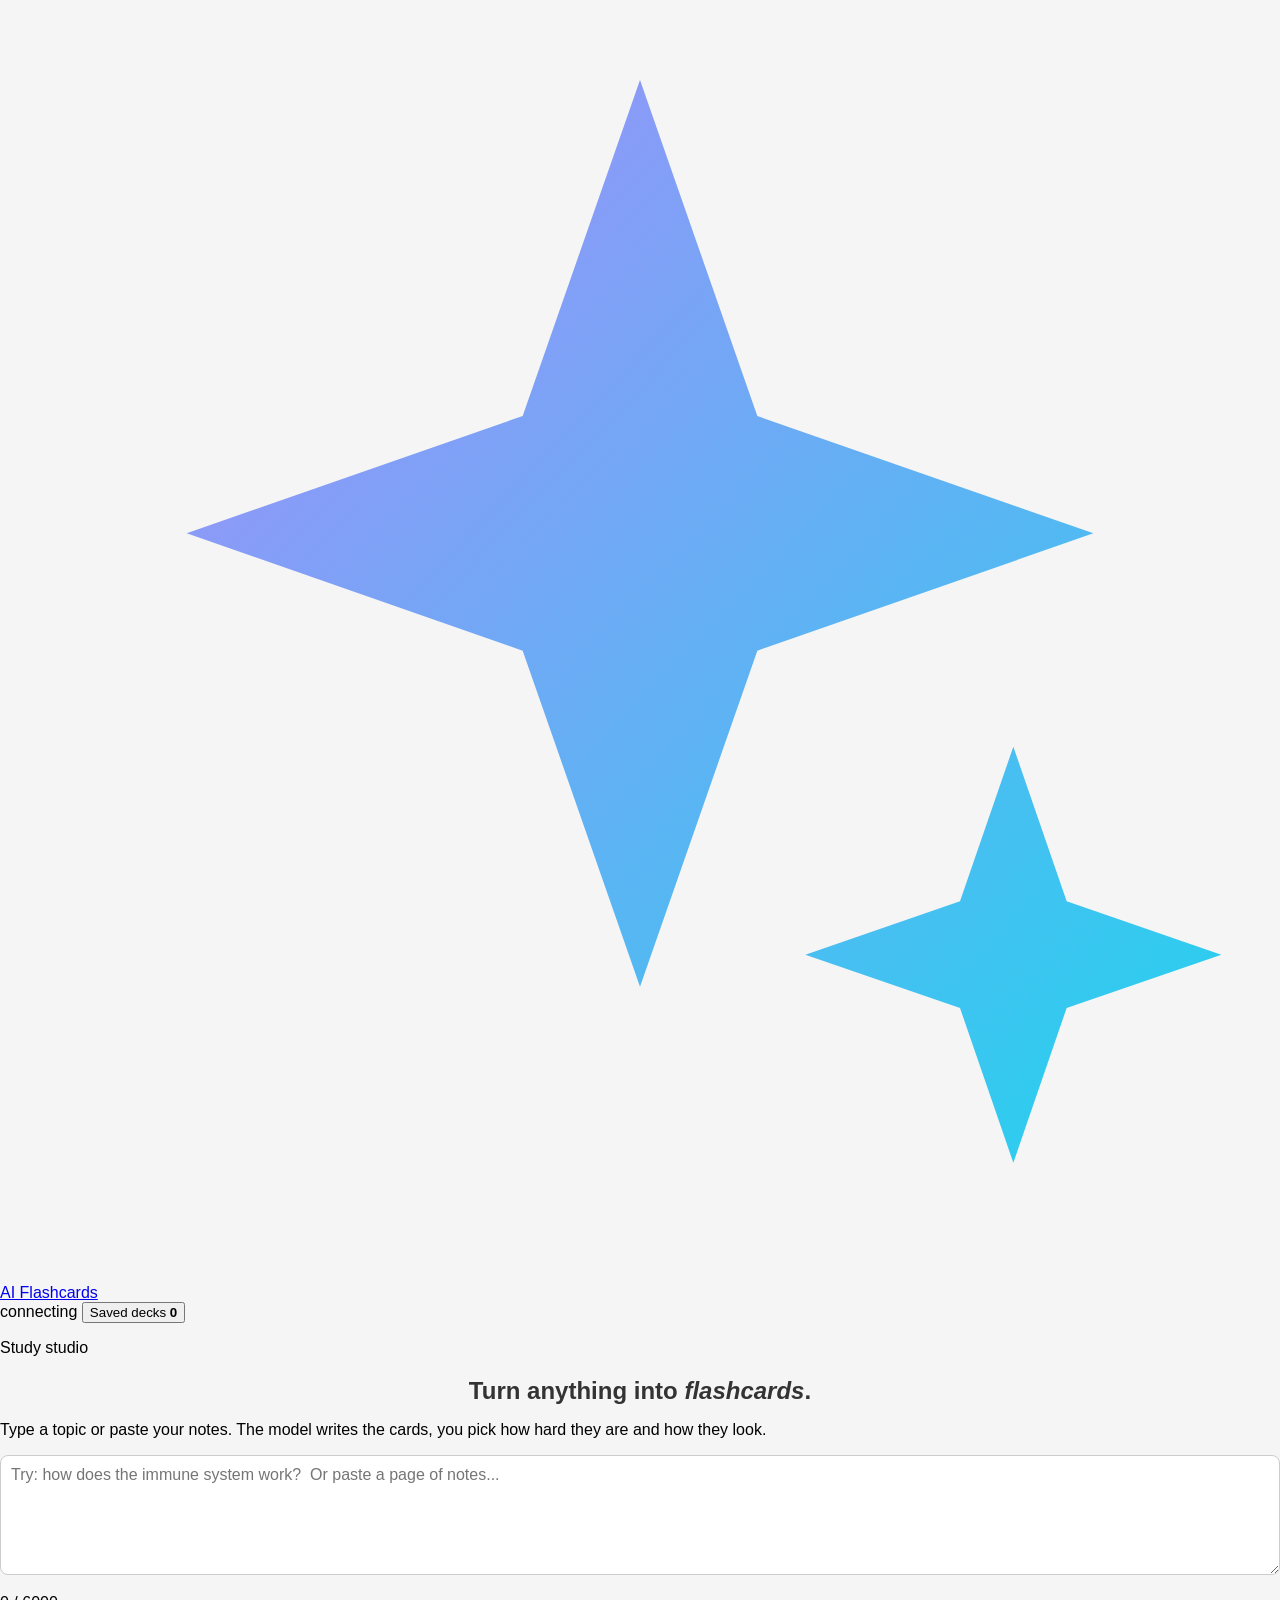
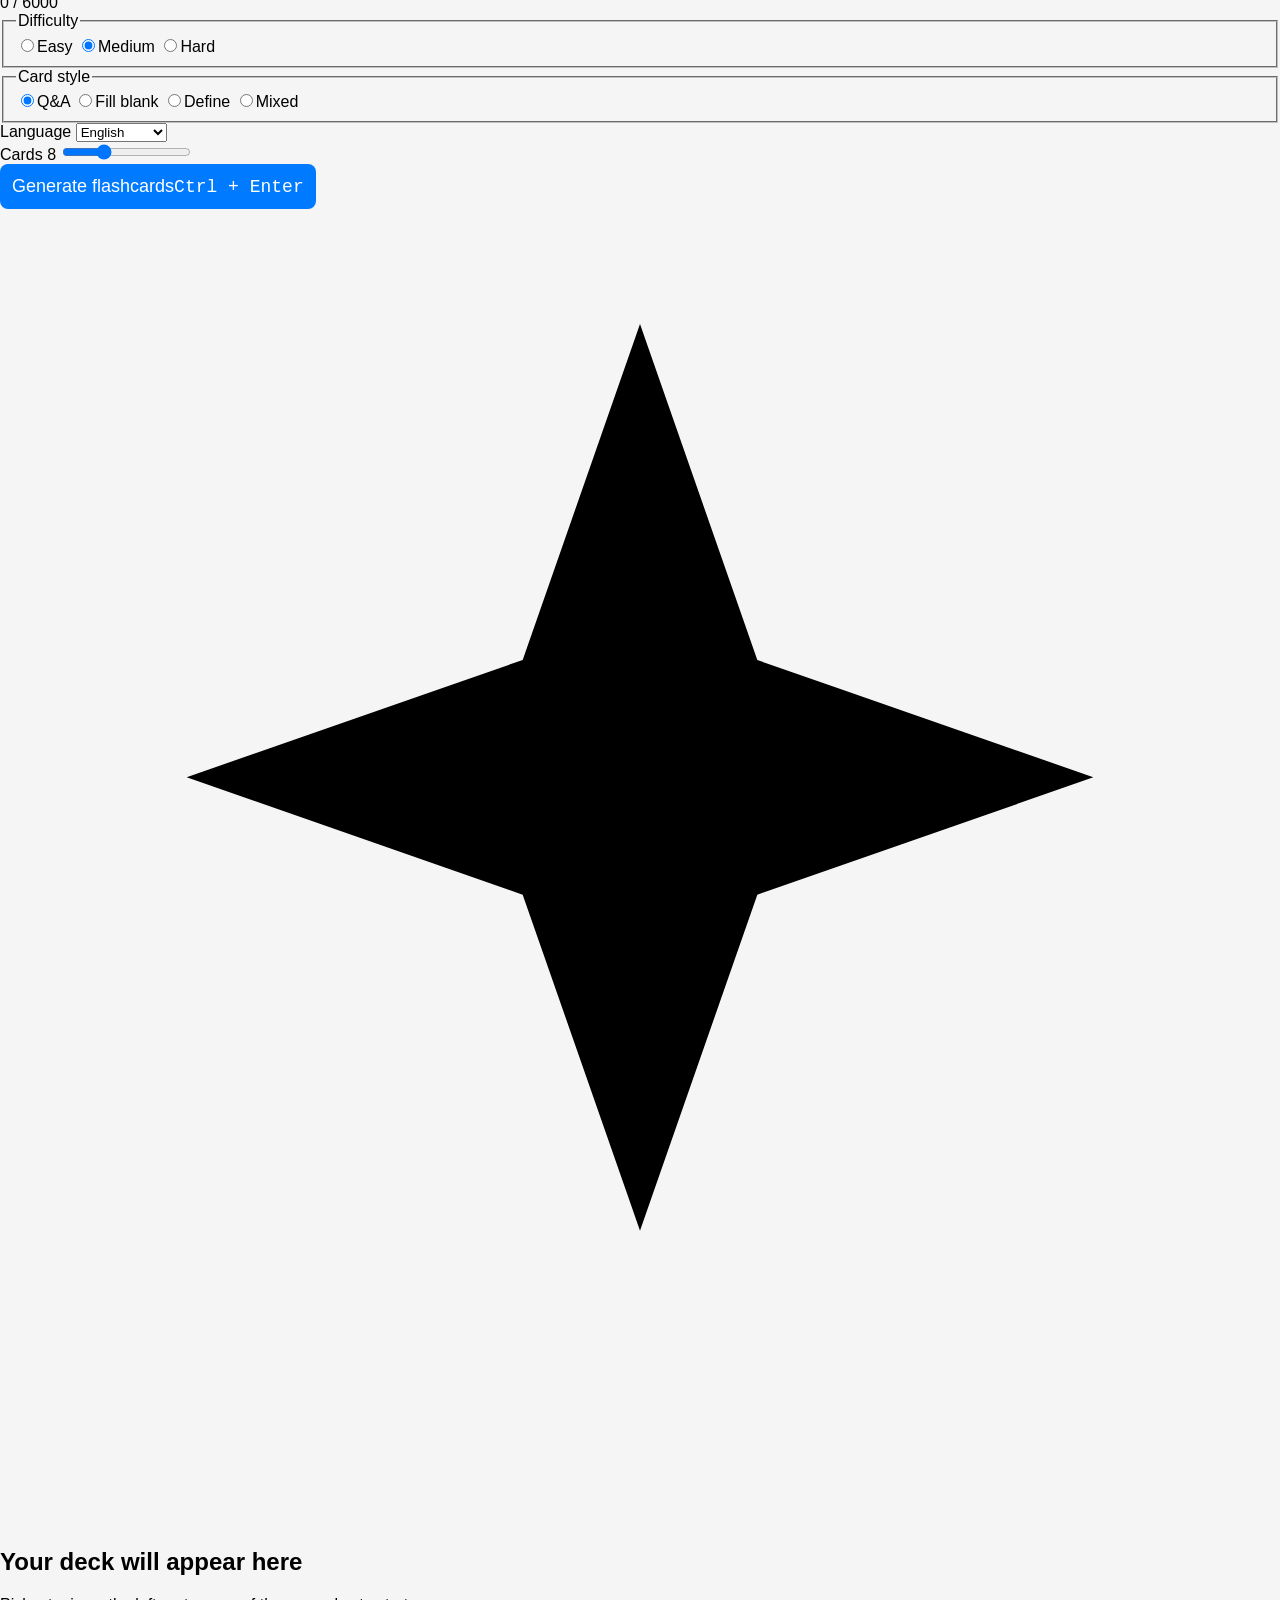
==== frontend/index.html @ aebcbd1a "AI-styled redesign: difficulty/style/language options, hints, study mode, saved decks, exports" ====
<!DOCTYPE html>
<html lang="en">
<head>
  <meta charset="UTF-8">
  <meta name="viewport" content="width=device-width, initial-scale=1.0">
  <title>AI Flashcards</title>
  <meta name="theme-color" content="#05060c">
  <link rel="preconnect" href="https://fonts.googleapis.com">
  <link rel="preconnect" href="https://fonts.gstatic.com" crossorigin>
  <link href="https://fonts.googleapis.com/css2?family=Inter:wght@400;500;600&family=JetBrains+Mono:wght@400;500&family=Space+Grotesk:wght@500;600;700&display=swap" rel="stylesheet">
  <link rel="stylesheet" href="style.css">
</head>
<body>
  <div class="aurora" aria-hidden="true"><i></i><i></i><i></i></div>

  <header class="topbar">
    <a class="brand" href="/">
      <svg class="logo" viewBox="0 0 24 24" aria-hidden="true"><defs><linearGradient id="lg" x1="0" y1="0" x2="1" y2="1"><stop offset="0" stop-color="#a78bfa"/><stop offset="1" stop-color="#22d3ee"/></linearGradient></defs><path fill="url(#lg)" d="M12 1.5l2.2 6.3 6.3 2.2-6.3 2.2L12 18.5l-2.2-6.3L3.5 10l6.3-2.2zM19 14l1 2.9 2.9 1-2.9 1-1 2.9-1-2.9-2.9-1 2.9-1z"/></svg>
      <span>AI Flashcards</span>
    </a>
    <div class="top-actions">
      <span class="badge mono" id="modelBadge" data-state="checking"><i></i><span id="modelText">connecting</span></span>
      <button type="button" class="btn" id="decksBtn">Saved decks <b id="deckCount">0</b></button>
    </div>
  </header>

  <main class="layout">
    <section class="panel compose" aria-labelledby="title">
      <p class="eyebrow mono">Study studio</p>
      <h1 id="title">Turn anything into <em>flashcards</em>.</h1>
      <p class="lede">Type a topic or paste your notes. The model writes the cards, you pick how hard they are and how they look.</p>

      <form id="form" novalidate>
        <div class="glow-field">
          <label for="input" class="sr-only">Topic or notes</label>
          <textarea id="input" placeholder="Try: how does the immune system work?  Or paste a page of notes..." maxlength="6000"></textarea>
          <span class="count mono" id="charCount">0 / 6000</span>
        </div>

        <div class="examples" id="examples" aria-label="Example topics"></div>

        <fieldset>
          <legend class="mono">Difficulty</legend>
          <div class="seg" role="radiogroup">
            <label><input type="radio" name="difficulty" value="easy"><span>Easy</span></label>
            <label><input type="radio" name="difficulty" value="medium" checked><span>Medium</span></label>
            <label><input type="radio" name="difficulty" value="hard"><span>Hard</span></label>
          </div>
        </fieldset>

        <fieldset>
          <legend class="mono">Card style</legend>
          <div class="seg seg-4" role="radiogroup">
            <label><input type="radio" name="style" value="qa" checked><span>Q&amp;A</span></label>
            <label><input type="radio" name="style" value="cloze"><span>Fill blank</span></label>
            <label><input type="radio" name="style" value="definition"><span>Define</span></label>
            <label><input type="radio" name="style" value="mixed"><span>Mixed</span></label>
          </div>
        </fieldset>

        <div class="two">
          <div>
            <label class="mono lbl" for="language">Language</label>
            <select id="language">
              <option>English</option><option>Hindi</option><option>Spanish</option><option>French</option>
              <option>German</option><option>Portuguese</option><option>Japanese</option>
            </select>
          </div>
          <div>
            <label class="mono lbl" for="count">Cards <output id="countOut">8</output></label>
            <input id="count" type="range" min="3" max="20" value="8">
          </div>
        </div>

        <button type="submit" class="cta" id="submit"><span>Generate flashcards</span><kbd class="mono">Ctrl + Enter</kbd></button>
      </form>
      <p id="status" role="status" aria-live="polite"></p>
    </section>

    <section class="deck" aria-label="Your deck">
      <div class="empty" id="empty">
        <svg viewBox="0 0 24 24" aria-hidden="true"><path fill="currentColor" d="M12 1.5l2.2 6.3 6.3 2.2-6.3 2.2L12 18.5l-2.2-6.3L3.5 10l6.3-2.2z"/></svg>
        <h2>Your deck will appear here</h2>
        <p>Pick a topic on the left, or tap one of the examples to start.</p>
      </div>

      <div class="toolbar" id="toolbar" hidden>
        <div class="deck-title"><span class="mono" id="deckMeta"></span><strong id="deckName"></strong></div>
        <div class="tools">
          <div class="seg seg-sm" role="radiogroup" aria-label="View">
            <label><input type="radio" name="view" value="grid" checked><span>Grid</span></label>
            <label><input type="radio" name="view" value="study"><span>Study</span></label>
          </div>
          <button type="button" class="btn" id="shuffleBtn">Shuffle</button>
          <button type="button" class="btn" id="flipAllBtn">Flip all</button>
          <button type="button" class="btn" id="saveBtn">Save</button>
          <button type="button" class="btn" id="csvBtn">CSV</button>
          <button type="button" class="btn" id="jsonBtn">JSON</button>
          <button type="button" class="btn" id="copyBtn">Copy</button>
        </div>
      </div>

      <div id="flashcards" class="grid"></div>

      <div id="study" class="study" hidden>
        <div class="progress" aria-hidden="true"><i id="progressBar"></i></div>
        <p class="mono study-meta"><span id="studyPos"></span><span id="studyScore"></span></p>
        <div id="studyCard"></div>
        <div class="study-actions">
          <button type="button" class="btn" id="prevBtn" aria-label="Previous card">Back</button>
          <button type="button" class="btn miss" id="missBtn">Still learning <kbd class="mono">1</kbd></button>
          <button type="button" class="btn hit" id="hitBtn">Got it <kbd class="mono">2</kbd></button>
          <button type="button" class="btn" id="nextBtn" aria-label="Next card">Next</button>
        </div>
        <p class="mono keys">Space flips &middot; arrow keys move &middot; 1 / 2 grade the card</p>
      </div>
    </section>
  </main>

  <dialog id="decksDialog">
    <div class="dlg-head"><h2>Saved decks</h2><button type="button" class="btn" id="closeDecks">Close</button></div>
    <ul id="deckList" class="deck-list"></ul>
    <p class="mono muted" id="noDecks">Nothing saved yet. Generate a deck and press Save.</p>
  </dialog>

  <div id="toast" class="toast" role="status" aria-live="polite"></div>
  <script src="script.js"></script>
</body>
</html>
---- frontend/style.css ----
body {
  font-family: Arial, sans-serif;
  background: #f5f5f5;
  margin: 0;
  padding: 0;
}

.container {
  max-width: 700px;
  margin: 40px auto;
  background: #fff;
  padding: 20px;
  border-radius: 12px;
  box-shadow: 0 4px 8px rgba(0, 0, 0, 0.1);
}

h1 {
  text-align: center;
  color: #333;
  margin-bottom: 4px;
}

.subtitle {
  text-align: center;
  color: #666;
  margin: 0 0 20px;
}

.sr-only {
  position: absolute;
  width: 1px;
  height: 1px;
  overflow: hidden;
  clip: rect(0, 0, 0, 0);
}

textarea {
  box-sizing: border-box;
  width: 100%;
  height: 120px;
  margin-bottom: 15px;
  padding: 10px;
  border: 1px solid #ccc;
  border-radius: 8px;
  font-size: 16px;
  font-family: inherit;
  resize: vertical;
}

.row {
  display: flex;
  align-items: center;
  gap: 10px;
}

.row input[type="number"] {
  width: 64px;
  padding: 10px;
  border: 1px solid #ccc;
  border-radius: 8px;
  font-size: 16px;
}

#submit {
  flex: 1;
  padding: 12px;
  font-size: 18px;
  background: #007bff;
  color: #fff;
  border: none;
  border-radius: 8px;
  cursor: pointer;
}

#submit:hover:not(:disabled) {
  background: #0056b3;
}

#submit:disabled {
  opacity: 0.6;
  cursor: wait;
}

#status {
  min-height: 1.2em;
  margin: 16px 0 0;
  color: #444;
}

#status.error {
  color: #b00020;
}

#flashcards {
  margin-top: 16px;
  display: grid;
  gap: 12px;
}

.card {
  display: block;
  width: 100%;
  padding: 0;
  border: none;
  background: none;
  font: inherit;
  text-align: left;
  cursor: pointer;
  perspective: 900px;
}

.inner {
  display: grid;
  transition: transform 0.45s;
  transform-style: preserve-3d;
}

.card.flipped .inner {
  transform: rotateY(180deg);
}

.face {
  grid-area: 1 / 1;
  display: flex;
  flex-direction: column;
  gap: 6px;
  box-sizing: border-box;
  min-height: 110px;
  padding: 14px;
  border-radius: 8px;
  backface-visibility: hidden;
  -webkit-backface-visibility: hidden;
}

.face strong {
  font-size: 12px;
  text-transform: uppercase;
  letter-spacing: 0.06em;
  color: #555;
}

.front {
  background: #eef4ff;
  border: 1px solid #b7cdf5;
}

.back {
  background: #e9f7ef;
  border: 1px solid #b2d8c3;
  transform: rotateY(180deg);
}

.card:focus-visible {
  outline: 3px solid #007bff;
  outline-offset: 2px;
  border-radius: 8px;
}

@media (prefers-reduced-motion: reduce) {
  .inner {
    transition: none;
  }
}
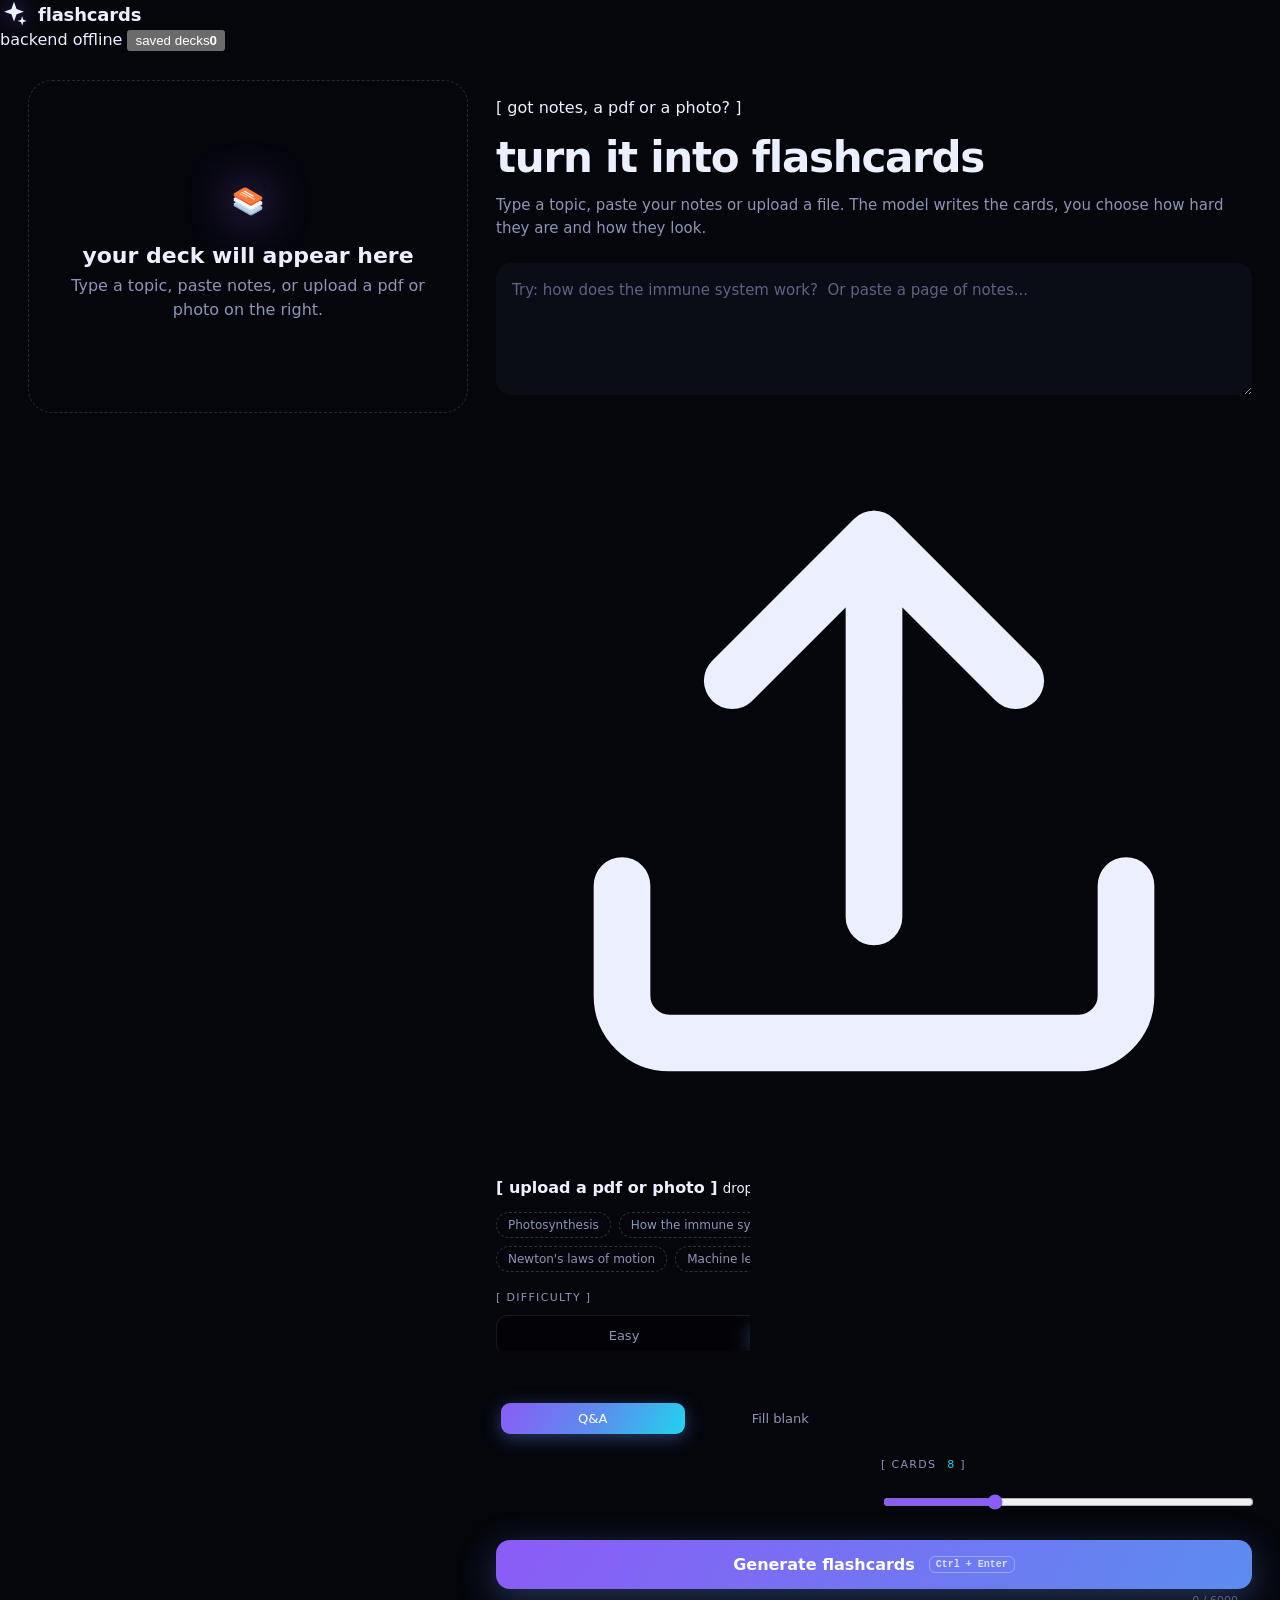
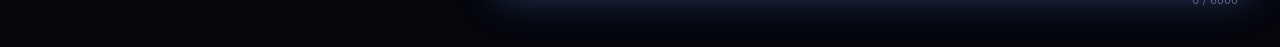
==== commit 352458b7: "Light grid theme + photo/PDF upload (client-side text extraction and OCR)" ====
--- a/frontend/index.html
+++ b/frontend/index.html
@@ -4,88 +4,59 @@
   <meta charset="UTF-8">
   <meta name="viewport" content="width=device-width, initial-scale=1.0">
   <title>AI Flashcards</title>
-  <meta name="theme-color" content="#05060c">
+  <meta name="theme-color" content="#8fb8d8">
   <link rel="preconnect" href="https://fonts.googleapis.com">
   <link rel="preconnect" href="https://fonts.gstatic.com" crossorigin>
-  <link href="https://fonts.googleapis.com/css2?family=Inter:wght@400;500;600&family=JetBrains+Mono:wght@400;500&family=Space+Grotesk:wght@500;600;700&display=swap" rel="stylesheet">
+  <link href="https://fonts.googleapis.com/css2?family=Bricolage+Grotesque:opsz,wght@12..96,500..800&family=DM+Mono:wght@400;500&family=Instrument+Sans:wght@400;500;600&display=swap" rel="stylesheet">
   <link rel="stylesheet" href="style.css">
 </head>
 <body>
-  <div class="aurora" aria-hidden="true"><i></i><i></i><i></i></div>
+  <div class="topband" aria-hidden="true"></div>
 
-  <header class="topbar">
+  <header class="nav">
     <a class="brand" href="/">
-      <svg class="logo" viewBox="0 0 24 24" aria-hidden="true"><defs><linearGradient id="lg" x1="0" y1="0" x2="1" y2="1"><stop offset="0" stop-color="#a78bfa"/><stop offset="1" stop-color="#22d3ee"/></linearGradient></defs><path fill="url(#lg)" d="M12 1.5l2.2 6.3 6.3 2.2-6.3 2.2L12 18.5l-2.2-6.3L3.5 10l6.3-2.2zM19 14l1 2.9 2.9 1-2.9 1-1 2.9-1-2.9-2.9-1 2.9-1z"/></svg>
-      <span>AI Flashcards</span>
+      <svg class="logo" viewBox="0 0 24 24" aria-hidden="true"><path fill="currentColor" d="M12 1.5l2.2 6.3 6.3 2.2-6.3 2.2L12 18.5l-2.2-6.3L3.5 10l6.3-2.2zM19 14l1 2.9 2.9 1-2.9 1-1 2.9-1-2.9-2.9-1 2.9-1z"/></svg>
+      <span>flashcards</span>
     </a>
-    <div class="top-actions">
-      <span class="badge mono" id="modelBadge" data-state="checking"><i></i><span id="modelText">connecting</span></span>
-      <button type="button" class="btn" id="decksBtn">Saved decks <b id="deckCount">0</b></button>
-    </div>
+    <nav class="links" aria-label="Main">
+      <span class="status" id="modelBadge" data-state="checking"><i></i><span id="modelText">connecting</span></span>
+      <button type="button" class="link" id="decksBtn">saved decks<b id="deckCount">0</b></button>
+    </nav>
   </header>
 
   <main class="layout">
-    <section class="panel compose" aria-labelledby="title">
-      <p class="eyebrow mono">Study studio</p>
-      <h1 id="title">Turn anything into <em>flashcards</em>.</h1>
-      <p class="lede">Type a topic or paste your notes. The model writes the cards, you pick how hard they are and how they look.</p>
-
-      <form id="form" novalidate>
-        <div class="glow-field">
-          <label for="input" class="sr-only">Topic or notes</label>
-          <textarea id="input" placeholder="Try: how does the immune system work?  Or paste a page of notes..." maxlength="6000"></textarea>
-          <span class="count mono" id="charCount">0 / 6000</span>
-        </div>
-
-        <div class="examples" id="examples" aria-label="Example topics"></div>
-
-        <fieldset>
-          <legend class="mono">Difficulty</legend>
-          <div class="seg" role="radiogroup">
-            <label><input type="radio" name="difficulty" value="easy"><span>Easy</span></label>
-            <label><input type="radio" name="difficulty" value="medium" checked><span>Medium</span></label>
-            <label><input type="radio" name="difficulty" value="hard"><span>Hard</span></label>
-          </div>
-        </fieldset>
-
-        <fieldset>
-          <legend class="mono">Card style</legend>
-          <div class="seg seg-4" role="radiogroup">
-            <label><input type="radio" name="style" value="qa" checked><span>Q&amp;A</span></label>
-            <label><input type="radio" name="style" value="cloze"><span>Fill blank</span></label>
-            <label><input type="radio" name="style" value="definition"><span>Define</span></label>
-            <label><input type="radio" name="style" value="mixed"><span>Mixed</span></label>
-          </div>
-        </fieldset>
-
-        <div class="two">
-          <div>
-            <label class="mono lbl" for="language">Language</label>
-            <select id="language">
-              <option>English</option><option>Hindi</option><option>Spanish</option><option>French</option>
-              <option>German</option><option>Portuguese</option><option>Japanese</option>
-            </select>
-          </div>
-          <div>
-            <label class="mono lbl" for="count">Cards <output id="countOut">8</output></label>
-            <input id="count" type="range" min="3" max="20" value="8">
-          </div>
-        </div>
-
-        <button type="submit" class="cta" id="submit"><span>Generate flashcards</span><kbd class="mono">Ctrl + Enter</kbd></button>
-      </form>
-      <p id="status" role="status" aria-live="polite"></p>
-    </section>
-
-    <section class="deck" aria-label="Your deck">
+    <section class="stage" aria-label="Your deck">
       <div class="empty" id="empty">
-        <svg viewBox="0 0 24 24" aria-hidden="true"><path fill="currentColor" d="M12 1.5l2.2 6.3 6.3 2.2-6.3 2.2L12 18.5l-2.2-6.3L3.5 10l6.3-2.2z"/></svg>
-        <h2>Your deck will appear here</h2>
-        <p>Pick a topic on the left, or tap one of the examples to start.</p>
+        <svg class="illus" viewBox="0 0 440 340" aria-hidden="true">
+          <defs>
+            <g id="face"><rect x="-86" y="-58" width="172" height="116" rx="14"/></g>
+          </defs>
+          <ellipse cx="220" cy="296" rx="170" ry="26" fill="#000" opacity=".07"/>
+          <g transform="translate(220 232)">
+            <g transform="translate(0 12)"><g transform="matrix(.866 .5 -.866 .5 0 0)" fill="#8fb3cf"><use href="#face"/></g></g>
+            <g transform="matrix(.866 .5 -.866 .5 0 0)" fill="#b7d3e8"><use href="#face"/></g>
+          </g>
+          <g transform="translate(220 192)">
+            <g transform="translate(0 12)"><g transform="matrix(.866 .5 -.866 .5 0 0)" fill="#dfe3e6"><use href="#face"/></g></g>
+            <g transform="matrix(.866 .5 -.866 .5 0 0)" fill="#fff" stroke="#00000014"><use href="#face"/></g>
+          </g>
+          <g transform="translate(220 152)">
+            <g transform="translate(0 12)"><g transform="matrix(.866 .5 -.866 .5 0 0)" fill="#e0602a"><use href="#face"/></g></g>
+            <g transform="matrix(.866 .5 -.866 .5 0 0)">
+              <use href="#face" fill="#ff7a3c"/>
+              <rect x="-60" y="-26" width="92" height="10" rx="5" fill="#fff"/>
+              <rect x="-60" y="-6" width="120" height="10" rx="5" fill="#fff" opacity=".85"/>
+              <rect x="-60" y="14" width="70" height="10" rx="5" fill="#fff" opacity=".6"/>
+            </g>
+          </g>
+          <path fill="#0b0b0c" d="M352 58l5 14 14 5-14 5-5 14-5-14-14-5 14-5zM92 96l3.5 9.5 9.5 3.5-9.5 3.5L92 122l-3.5-9.5L79 109l9.5-3.5z"/>
+        </svg>
+        <h2>your deck will appear here</h2>
+        <p>Type a topic, paste notes, or upload a pdf or photo on the right.</p>
       </div>
 
       <div class="toolbar" id="toolbar" hidden>
-        <div class="deck-title"><span class="mono" id="deckMeta"></span><strong id="deckName"></strong></div>
+        <div class="deck-title"><span id="deckMeta"></span><strong id="deckName"></strong></div>
         <div class="tools">
           <div class="seg seg-sm" role="radiogroup" aria-label="View">
             <label><input type="radio" name="view" value="grid" checked><span>Grid</span></label>
@@ -104,23 +75,85 @@
 
       <div id="study" class="study" hidden>
         <div class="progress" aria-hidden="true"><i id="progressBar"></i></div>
-        <p class="mono study-meta"><span id="studyPos"></span><span id="studyScore"></span></p>
+        <p class="study-meta"><span id="studyPos"></span><span id="studyScore"></span></p>
         <div id="studyCard"></div>
         <div class="study-actions">
           <button type="button" class="btn" id="prevBtn" aria-label="Previous card">Back</button>
-          <button type="button" class="btn miss" id="missBtn">Still learning <kbd class="mono">1</kbd></button>
-          <button type="button" class="btn hit" id="hitBtn">Got it <kbd class="mono">2</kbd></button>
+          <button type="button" class="btn miss" id="missBtn">Still learning <kbd>1</kbd></button>
+          <button type="button" class="btn hit" id="hitBtn">Got it <kbd>2</kbd></button>
           <button type="button" class="btn" id="nextBtn" aria-label="Next card">Next</button>
         </div>
-        <p class="mono keys">Space flips &middot; arrow keys move &middot; 1 / 2 grade the card</p>
+        <p class="keys">space flips &middot; arrow keys move &middot; 1 / 2 grade the card</p>
       </div>
+    </section>
+
+    <section class="compose" aria-labelledby="title">
+      <p class="kicker">[ got notes, a pdf or a photo? ]</p>
+      <h1 id="title">turn it into <span class="ul">flashcards</span></h1>
+      <p class="lede">Type a topic, paste your notes or upload a file. The model writes the cards, you choose how hard they are and how they look.</p>
+
+      <form id="form" novalidate>
+        <div class="field">
+          <label for="input" class="sr-only">Topic or notes</label>
+          <textarea id="input" placeholder="Try: how does the immune system work?  Or paste a page of notes..." maxlength="6000"></textarea>
+          <span class="count" id="charCount">0 / 6000</span>
+        </div>
+
+        <label class="drop" id="drop" for="file">
+          <input type="file" id="file" class="sr-only" accept="application/pdf,.pdf,image/png,image/jpeg,image/webp,image/bmp">
+          <svg viewBox="0 0 24 24" aria-hidden="true"><path fill="none" stroke="currentColor" stroke-width="1.8" stroke-linecap="round" stroke-linejoin="round" d="M12 16V4m0 0l-4.5 4.5M12 4l4.5 4.5M4 15v3.5A1.5 1.5 0 005.5 20h13a1.5 1.5 0 001.5-1.5V15"/></svg>
+          <span class="drop-text">
+            <b>[ upload a pdf or photo ]</b>
+            <small id="dropHint">drop it here or click. Read in your browser, the file is never uploaded.</small>
+          </span>
+        </label>
+        <div class="chip" id="fileChip" hidden><span id="fileName"></span><button type="button" id="fileClear" aria-label="Dismiss file note">&times;</button></div>
+
+        <div class="examples" id="examples" aria-label="Example topics"></div>
+
+        <fieldset>
+          <legend>[ difficulty ]</legend>
+          <div class="seg" role="radiogroup">
+            <label><input type="radio" name="difficulty" value="easy"><span>Easy</span></label>
+            <label><input type="radio" name="difficulty" value="medium" checked><span>Medium</span></label>
+            <label><input type="radio" name="difficulty" value="hard"><span>Hard</span></label>
+          </div>
+        </fieldset>
+
+        <fieldset>
+          <legend>[ card style ]</legend>
+          <div class="seg" role="radiogroup">
+            <label><input type="radio" name="style" value="qa" checked><span>Q&amp;A</span></label>
+            <label><input type="radio" name="style" value="cloze"><span>Fill blank</span></label>
+            <label><input type="radio" name="style" value="definition"><span>Define</span></label>
+            <label><input type="radio" name="style" value="mixed"><span>Mixed</span></label>
+          </div>
+        </fieldset>
+
+        <div class="two">
+          <div>
+            <label class="lbl" for="language">[ language ]</label>
+            <select id="language">
+              <option>English</option><option>Hindi</option><option>Spanish</option><option>French</option>
+              <option>German</option><option>Portuguese</option><option>Japanese</option>
+            </select>
+          </div>
+          <div>
+            <label class="lbl" for="count">[ cards <output id="countOut">8</output> ]</label>
+            <input id="count" type="range" min="3" max="20" value="8">
+          </div>
+        </div>
+
+        <button type="submit" class="cta" id="submit"><span>Generate flashcards</span><kbd>Ctrl + Enter</kbd></button>
+      </form>
+      <p id="status" role="status" aria-live="polite"></p>
     </section>
   </main>
 
   <dialog id="decksDialog">
-    <div class="dlg-head"><h2>Saved decks</h2><button type="button" class="btn" id="closeDecks">Close</button></div>
+    <div class="dlg-head"><h2>saved decks</h2><button type="button" class="btn" id="closeDecks">Close</button></div>
     <ul id="deckList" class="deck-list"></ul>
-    <p class="mono muted" id="noDecks">Nothing saved yet. Generate a deck and press Save.</p>
+    <p class="muted" id="noDecks">Nothing saved yet. Generate a deck and press Save.</p>
   </dialog>
 
   <div id="toast" class="toast" role="status" aria-live="polite"></div>
--- a/frontend/style.css
+++ b/frontend/style.css
@@ -1,163 +1,251 @@
+:root {
+  color-scheme: dark;
+  --bg: #05060c;
+  --ink: #eceffd;
+  --muted: #8e94b3;
+  --line: rgba(255, 255, 255, 0.09);
+  --glass: rgba(255, 255, 255, 0.045);
+  --violet: #8b5cf6;
+  --cyan: #22d3ee;
+  --rose: #fb7185;
+  --mint: #34d399;
+  --grad: linear-gradient(120deg, #8b5cf6 0%, #5b8def 52%, #22d3ee 100%);
+  --display: "Space Grotesk", system-ui, sans-serif;
+  --body: "Inter", system-ui, sans-serif;
+  --mono: "JetBrains Mono", ui-monospace, Consolas, monospace;
+}
+
 body {
-  font-family: Arial, sans-serif;
-  background: #f5f5f5;
   margin: 0;
-  padding: 0;
-}
-
-.container {
-  max-width: 700px;
-  margin: 40px auto;
-  background: #fff;
-  padding: 20px;
-  border-radius: 12px;
-  box-shadow: 0 4px 8px rgba(0, 0, 0, 0.1);
-}
-
-h1 {
-  text-align: center;
-  color: #333;
-  margin-bottom: 4px;
-}
-
-.subtitle {
-  text-align: center;
-  color: #666;
-  margin: 0 0 20px;
-}
+  min-height: 100vh;
+  background: var(--bg);
+  color: var(--ink);
+  font-family: var(--body);
+  line-height: 1.5;
+  overflow-x: hidden;
+}
+
+[hidden] { display: none !important; }
+
+.mono { font-family: var(--mono); }
+.muted { color: var(--muted); }
 
 .sr-only {
-  position: absolute;
-  width: 1px;
-  height: 1px;
-  overflow: hidden;
-  clip: rect(0, 0, 0, 0);
-}
-
+  position: absolute; width: 1px; height: 1px; overflow: hidden; clip: rect(0, 0, 0, 0);
+}
+
+/* ---------- Background ---------- */
+.aurora { position: fixed; inset: 0; z-index: -1; overflow: hidden; }
+.aurora i {
+  position: absolute; width: 52vmax; height: 52vmax; border-radius: 50%;
+  filter: blur(100px); opacity: 0.32; animation: drift 24s ease-in-out infinite alternate;
+}
+.aurora i:nth-child(1) { background: #6d3df5; top: -22vmax; left: -14vmax; }
+.aurora i:nth-child(2) { background: #0ea5c6; bottom: -26vmax; right: -12vmax; animation-delay: -8s; }
+.aurora i:nth-child(3) { background: #d946ef; width: 30vmax; height: 30vmax; top: 40%; left: 48%; opacity: 0.14; animation-delay: -15s; }
+@keyframes drift { to { transform: translate3d(8vmax, 6vmax, 0) scale(1.15); } }
+
+/* ---------- Top bar ---------- */
+.topbar {
+  max-width: 1280px; margin: 0 auto; padding: 22px 28px 0;
+  display: flex; align-items: center; justify-content: space-between; gap: 12px;
+}
+.brand { display: flex; align-items: center; gap: 10px; color: var(--ink); text-decoration: none; font: 600 18px var(--display); letter-spacing: -0.01em; }
+.logo { width: 28px; height: 28px; filter: drop-shadow(0 0 10px rgba(139, 92, 246, 0.7)); }
+.top-actions { display: flex; align-items: center; gap: 10px; }
+
+.badge {
+  display: inline-flex; align-items: center; gap: 8px; padding: 6px 12px; font-size: 12px;
+  color: var(--muted); border: 1px solid var(--line); border-radius: 999px; background: var(--glass);
+}
+.badge i { width: 7px; height: 7px; border-radius: 50%; background: var(--muted); }
+.badge[data-state="online"] i { background: var(--mint); box-shadow: 0 0 10px var(--mint); }
+.badge[data-state="offline"] i { background: var(--rose); box-shadow: 0 0 10px var(--rose); }
+.badge[data-state="nokey"] i { background: #fbbf24; box-shadow: 0 0 10px #fbbf24; }
+
+/* ---------- Buttons ---------- */
+.btn {
+  display: inline-flex; align-items: center; gap: 8px; padding: 8px 14px; font: 500 13px var(--body);
+  color: var(--ink); background: var(--glass); border: 1px solid var(--line); border-radius: 10px; cursor: pointer;
+  transition: background 0.15s, border-color 0.15s, transform 0.15s;
+}
+.btn:hover { background: rgba(255, 255, 255, 0.09); border-color: rgba(255, 255, 255, 0.2); }
+.btn:active { transform: translateY(1px); }
+.btn b { font: 500 11px var(--mono); padding: 1px 7px; border-radius: 99px; background: rgba(139, 92, 246, 0.3); }
+.btn.hit { border-color: rgba(52, 211, 153, 0.45); }
+.btn.hit:hover { background: rgba(52, 211, 153, 0.15); }
+.btn.miss { border-color: rgba(251, 113, 133, 0.45); }
+.btn.miss:hover { background: rgba(251, 113, 133, 0.15); }
+kbd { font-size: 10px; padding: 2px 6px; border-radius: 6px; border: 1px solid var(--line); color: var(--muted); }
+
+:focus-visible { outline: 2px solid var(--cyan); outline-offset: 2px; }
+
+/* ---------- Layout ---------- */
+.layout {
+  max-width: 1280px; margin: 0 auto; padding: 28px;
+  display: grid; grid-template-columns: minmax(340px, 440px) 1fr; gap: 28px; align-items: start;
+}
+.panel {
+  background: var(--glass); border: 1px solid var(--line); border-radius: 24px; padding: 30px;
+  backdrop-filter: blur(20px); -webkit-backdrop-filter: blur(20px);
+  box-shadow: 0 30px 80px rgba(0, 0, 0, 0.35), inset 0 1px 0 rgba(255, 255, 255, 0.06);
+}
+.compose { position: sticky; top: 20px; }
+
+.eyebrow { margin: 0 0 12px; font-size: 12px; letter-spacing: 0.14em; text-transform: uppercase; color: var(--cyan); }
+h1 { margin: 0; font: 700 clamp(30px, 3.6vw, 42px) / 1.05 var(--display); letter-spacing: -0.03em; }
+h1 em { font-style: normal; background: var(--grad); -webkit-background-clip: text; background-clip: text; color: transparent; }
+.lede { margin: 14px 0 24px; color: var(--muted); font-size: 15px; }
+
+/* ---------- Form ---------- */
+form { display: grid; gap: 18px; }
+fieldset { border: 0; margin: 0; padding: 0; }
+legend, .lbl { display: block; margin-bottom: 8px; padding: 0; font-size: 11px; letter-spacing: 0.12em; text-transform: uppercase; color: var(--muted); }
+.lbl output { color: var(--cyan); margin-left: 6px; }
+
+.glow-field {
+  position: relative; padding: 1px; border-radius: 16px; background: var(--line);
+  transition: background 0.3s;
+}
+.glow-field:focus-within {
+  background: linear-gradient(120deg, #8b5cf6, #22d3ee, #d946ef, #8b5cf6); background-size: 300% 100%;
+  animation: sweep 5s linear infinite; box-shadow: 0 0 40px rgba(139, 92, 246, 0.25);
+}
+@keyframes sweep { to { background-position: 300% 0; } }
 textarea {
-  box-sizing: border-box;
-  width: 100%;
-  height: 120px;
-  margin-bottom: 15px;
-  padding: 10px;
-  border: 1px solid #ccc;
-  border-radius: 8px;
-  font-size: 16px;
-  font-family: inherit;
-  resize: vertical;
-}
-
-.row {
-  display: flex;
-  align-items: center;
-  gap: 10px;
-}
-
-.row input[type="number"] {
-  width: 64px;
-  padding: 10px;
-  border: 1px solid #ccc;
-  border-radius: 8px;
-  font-size: 16px;
-}
-
-#submit {
-  flex: 1;
-  padding: 12px;
-  font-size: 18px;
-  background: #007bff;
-  color: #fff;
-  border: none;
-  border-radius: 8px;
-  cursor: pointer;
-}
-
-#submit:hover:not(:disabled) {
-  background: #0056b3;
-}
-
-#submit:disabled {
-  opacity: 0.6;
-  cursor: wait;
-}
-
-#status {
-  min-height: 1.2em;
-  margin: 16px 0 0;
-  color: #444;
-}
-
-#status.error {
-  color: #b00020;
-}
-
-#flashcards {
-  margin-top: 16px;
-  display: grid;
-  gap: 12px;
-}
-
-.card {
-  display: block;
-  width: 100%;
-  padding: 0;
-  border: none;
-  background: none;
-  font: inherit;
-  text-align: left;
-  cursor: pointer;
-  perspective: 900px;
-}
-
-.inner {
-  display: grid;
-  transition: transform 0.45s;
-  transform-style: preserve-3d;
-}
-
-.card.flipped .inner {
-  transform: rotateY(180deg);
-}
-
+  display: block; box-sizing: border-box; width: 100%; height: 132px; padding: 16px 16px 30px; resize: vertical;
+  color: var(--ink); background: #0a0c16; border: 0; border-radius: 15px; font: 400 15px/1.5 var(--body);
+}
+textarea::placeholder { color: #5d6381; }
+textarea:focus { outline: none; }
+.count { position: absolute; right: 14px; bottom: 10px; font-size: 11px; color: #5d6381; pointer-events: none; }
+
+.examples { display: flex; flex-wrap: wrap; gap: 8px; margin-top: -6px; }
+.examples button {
+  padding: 5px 11px; font: 400 12px var(--body); color: var(--muted); background: transparent;
+  border: 1px dashed rgba(255, 255, 255, 0.18); border-radius: 99px; cursor: pointer; transition: all 0.15s;
+}
+.examples button:hover { color: var(--ink); border-color: var(--violet); background: rgba(139, 92, 246, 0.12); }
+
+.seg {
+  display: grid; grid-auto-flow: column; grid-auto-columns: 1fr; gap: 4px; padding: 4px;
+  background: rgba(0, 0, 0, 0.35); border: 1px solid var(--line); border-radius: 12px;
+}
+.seg label { position: relative; }
+.seg input { position: absolute; opacity: 0; inset: 0; margin: 0; cursor: pointer; }
+.seg span {
+  display: block; padding: 8px 6px; text-align: center; font: 500 13px var(--body); color: var(--muted);
+  border-radius: 9px; transition: all 0.15s; white-space: nowrap;
+}
+.seg input:hover + span { color: var(--ink); }
+.seg input:checked + span { color: #fff; background: var(--grad); box-shadow: 0 4px 18px rgba(91, 141, 239, 0.4); }
+.seg input:focus-visible + span { outline: 2px solid var(--cyan); outline-offset: 2px; }
+.seg-sm span { padding: 6px 12px; font-size: 12px; }
+
+.two { display: grid; grid-template-columns: 1fr 1fr; gap: 14px; }
+select {
+  width: 100%; box-sizing: border-box; padding: 10px 12px; color: var(--ink); font: 500 14px var(--body);
+  background: #0a0c16; border: 1px solid var(--line); border-radius: 10px;
+}
+input[type="range"] { width: 100%; margin-top: 12px; accent-color: var(--violet); }
+
+.cta {
+  display: flex; align-items: center; justify-content: center; gap: 14px; padding: 15px 18px; cursor: pointer;
+  font: 600 16px var(--display); color: #fff; border: 0; border-radius: 14px; background: var(--grad); background-size: 200% 100%;
+  box-shadow: 0 10px 36px rgba(91, 141, 239, 0.35); transition: background-position 0.4s, transform 0.15s, box-shadow 0.2s;
+}
+.cta:hover:not(:disabled) { background-position: 100% 0; box-shadow: 0 14px 44px rgba(139, 92, 246, 0.5); transform: translateY(-1px); }
+.cta:disabled { opacity: 0.7; cursor: wait; }
+.cta kbd { color: rgba(255, 255, 255, 0.75); border-color: rgba(255, 255, 255, 0.3); }
+.cta.busy span::after { content: ""; display: inline-block; width: 14px; height: 14px; margin-left: 10px; vertical-align: -2px; border: 2px solid rgba(255, 255, 255, 0.35); border-top-color: #fff; border-radius: 50%; animation: spin 0.7s linear infinite; }
+@keyframes spin { to { transform: rotate(360deg); } }
+
+#status { min-height: 1.3em; margin: 14px 0 0; font-size: 13px; color: var(--muted); }
+#status.error { color: var(--rose); }
+#status.ok { color: var(--mint); }
+
+/* ---------- Deck ---------- */
+.empty {
+  display: grid; place-items: center; text-align: center; padding: 90px 24px; color: var(--muted);
+  border: 1px dashed rgba(255, 255, 255, 0.14); border-radius: 24px;
+}
+.empty svg { width: 54px; height: 54px; color: var(--violet); filter: drop-shadow(0 0 22px rgba(139, 92, 246, 0.8)); animation: float 4s ease-in-out infinite; }
+.empty h2 { margin: 18px 0 6px; font: 600 22px var(--display); color: var(--ink); }
+.empty p { margin: 0; }
+@keyframes float { 50% { transform: translateY(-8px); } }
+
+.toolbar { display: flex; flex-wrap: wrap; align-items: center; justify-content: space-between; gap: 14px; margin-bottom: 18px; }
+.deck-title { display: grid; gap: 2px; min-width: 0; }
+.deck-title span { font-size: 11px; letter-spacing: 0.12em; text-transform: uppercase; color: var(--cyan); }
+.deck-title strong { font: 600 22px var(--display); letter-spacing: -0.02em; overflow: hidden; text-overflow: ellipsis; white-space: nowrap; }
+.tools { display: flex; flex-wrap: wrap; align-items: center; gap: 8px; }
+
+.grid { display: grid; grid-template-columns: repeat(auto-fill, minmax(250px, 1fr)); gap: 16px; }
+
+/* ---------- Cards ---------- */
+.card { position: relative; display: block; min-height: 190px; cursor: pointer; perspective: 1000px; text-align: left; border-radius: 18px; animation: rise 0.5s both; animation-delay: calc(var(--i, 0) * 55ms); }
+@keyframes rise { from { opacity: 0; transform: translateY(14px) scale(0.98); } }
+.inner { display: grid; min-height: inherit; transition: transform 0.55s cubic-bezier(0.2, 0.8, 0.2, 1); transform-style: preserve-3d; }
+.card.flipped .inner { transform: rotateY(180deg); }
 .face {
-  grid-area: 1 / 1;
-  display: flex;
-  flex-direction: column;
-  gap: 6px;
-  box-sizing: border-box;
-  min-height: 110px;
-  padding: 14px;
-  border-radius: 8px;
-  backface-visibility: hidden;
-  -webkit-backface-visibility: hidden;
-}
-
-.face strong {
-  font-size: 12px;
-  text-transform: uppercase;
-  letter-spacing: 0.06em;
-  color: #555;
-}
-
-.front {
-  background: #eef4ff;
-  border: 1px solid #b7cdf5;
-}
-
-.back {
-  background: #e9f7ef;
-  border: 1px solid #b2d8c3;
-  transform: rotateY(180deg);
-}
-
-.card:focus-visible {
-  outline: 3px solid #007bff;
-  outline-offset: 2px;
-  border-radius: 8px;
-}
-
+  grid-area: 1 / 1; display: flex; flex-direction: column; gap: 10px; box-sizing: border-box; min-height: inherit; padding: 20px;
+  border-radius: 18px; backface-visibility: hidden; -webkit-backface-visibility: hidden; border: 1px solid transparent;
+}
+.front { background: linear-gradient(160deg, rgba(139, 92, 246, 0.2), rgba(255, 255, 255, 0.03) 70%); border-color: rgba(139, 92, 246, 0.38); }
+.back { transform: rotateY(180deg); background: linear-gradient(160deg, rgba(34, 211, 238, 0.18), rgba(255, 255, 255, 0.03) 70%); border-color: rgba(34, 211, 238, 0.38); }
+.card:hover .front { border-color: rgba(139, 92, 246, 0.7); box-shadow: 0 0 34px rgba(139, 92, 246, 0.22); }
+.card:hover .back { border-color: rgba(34, 211, 238, 0.7); box-shadow: 0 0 34px rgba(34, 211, 238, 0.2); }
+.face .tag { display: flex; justify-content: space-between; font: 400 11px var(--mono); letter-spacing: 0.12em; text-transform: uppercase; color: var(--muted); }
+.face .body { margin: 0; font: 500 17px/1.4 var(--display); letter-spacing: -0.01em; }
+.face .hint { margin: auto 0 0; padding-top: 8px; font: 400 12px var(--mono); color: var(--muted); filter: blur(5px); transition: filter 0.2s; user-select: none; }
+.card:hover .hint, .card:focus-visible .hint { filter: none; }
+.card.known .tag::after { content: "KNOWN"; color: var(--mint); }
+.card.learning .tag::after { content: "REVIEW"; color: var(--rose); }
+.card:focus-visible { outline: 2px solid var(--cyan); outline-offset: 4px; }
+
+.skeleton { min-height: 190px; border-radius: 18px; border: 1px solid var(--line); background: linear-gradient(100deg, rgba(255, 255, 255, 0.03) 30%, rgba(255, 255, 255, 0.1) 50%, rgba(255, 255, 255, 0.03) 70%); background-size: 220% 100%; animation: shimmer 1.4s linear infinite; }
+@keyframes shimmer { to { background-position: -220% 0; } }
+
+/* ---------- Study mode ---------- */
+.study { max-width: 720px; margin: 0 auto; }
+.progress { height: 5px; border-radius: 9px; background: rgba(255, 255, 255, 0.08); overflow: hidden; }
+.progress i { display: block; height: 100%; width: 0; background: var(--grad); transition: width 0.35s; }
+.study-meta { display: flex; justify-content: space-between; margin: 12px 2px 16px; font-size: 12px; color: var(--muted); }
+.study .card { min-height: 340px; }
+.study .face { padding: 32px; }
+.study .face .body { font-size: clamp(20px, 2.6vw, 28px); }
+.study-actions { display: flex; flex-wrap: wrap; justify-content: center; gap: 10px; margin-top: 22px; }
+.keys { margin: 16px 0 0; text-align: center; font-size: 11px; color: #5d6381; }
+.summary { display: grid; place-items: center; gap: 12px; padding: 60px 24px; text-align: center; border: 1px solid var(--line); border-radius: 24px; background: var(--glass); }
+.summary h2 { margin: 0; font: 700 32px var(--display); letter-spacing: -0.02em; }
+.summary .score { font: 500 14px var(--mono); color: var(--muted); }
+.summary .row { display: flex; flex-wrap: wrap; gap: 10px; justify-content: center; margin-top: 8px; }
+
+/* ---------- Dialog + toast ---------- */
+dialog { width: min(520px, 92vw); padding: 24px; color: var(--ink); background: #0b0d18; border: 1px solid var(--line); border-radius: 22px; box-shadow: 0 40px 100px rgba(0, 0, 0, 0.6); }
+dialog::backdrop { background: rgba(2, 3, 8, 0.7); backdrop-filter: blur(6px); }
+.dlg-head { display: flex; align-items: center; justify-content: space-between; margin-bottom: 16px; }
+.dlg-head h2 { margin: 0; font: 600 20px var(--display); }
+.deck-list { list-style: none; margin: 0; padding: 0; display: grid; gap: 10px; max-height: 50vh; overflow: auto; }
+.deck-list li { display: flex; align-items: center; justify-content: space-between; gap: 12px; padding: 12px 14px; border: 1px solid var(--line); border-radius: 12px; background: var(--glass); }
+.deck-list .meta { display: grid; min-width: 0; }
+.deck-list .meta strong { font-weight: 500; overflow: hidden; text-overflow: ellipsis; white-space: nowrap; }
+.deck-list .meta span { font: 400 11px var(--mono); color: var(--muted); }
+.deck-list .acts { display: flex; gap: 6px; }
+.toast { position: fixed; left: 50%; bottom: 28px; padding: 10px 18px; font: 500 13px var(--body); color: var(--ink); background: #12152a; border: 1px solid rgba(139, 92, 246, 0.5); border-radius: 12px; transform: translate(-50%, 24px); opacity: 0; pointer-events: none; transition: all 0.25s; z-index: 10; }
+.toast.show { opacity: 1; transform: translate(-50%, 0); }
+
+/* ---------- Responsive ---------- */
+@media (max-width: 980px) {
+  .layout { grid-template-columns: 1fr; padding: 18px; }
+  .compose { position: static; }
+  .topbar { padding: 18px 18px 0; }
+  .panel { padding: 22px; }
+}
+@media (max-width: 520px) {
+  .cta kbd { display: none; }
+  .badge { display: none; }
+}
 @media (prefers-reduced-motion: reduce) {
-  .inner {
-    transition: none;
-  }
-}
+  *, *::before, *::after { animation: none !important; transition: none !important; }
+}
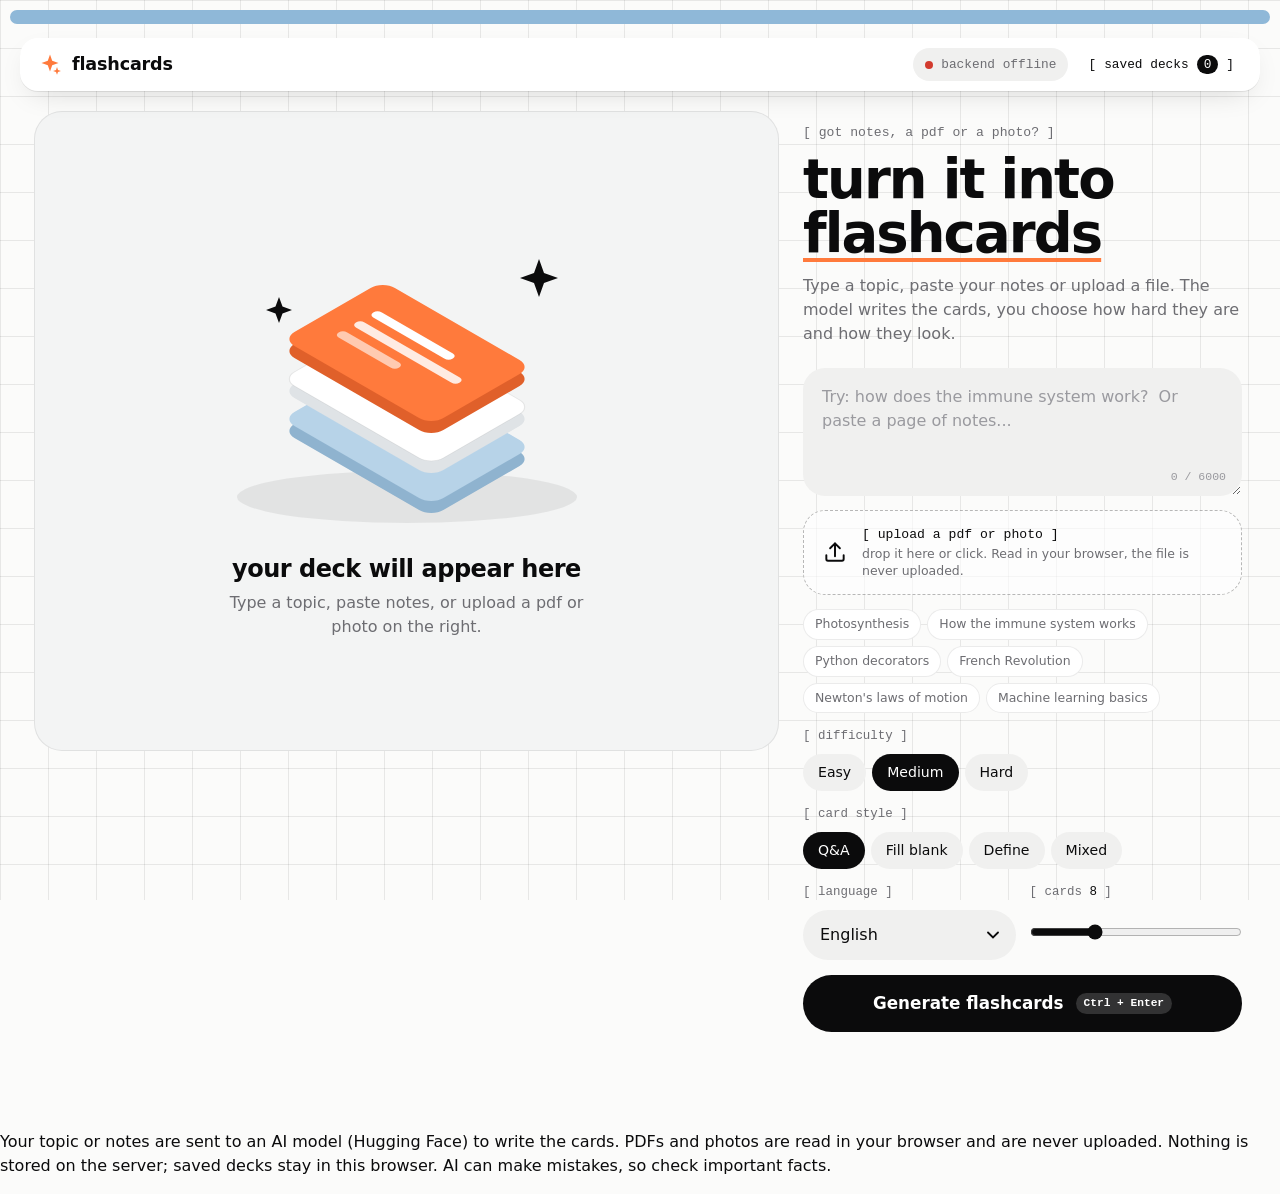
==== commit b747007b: "Frontend: same-origin API, privacy footer, meta tags; README deploy guide" ====
--- a/frontend/index.html
+++ b/frontend/index.html
@@ -5,6 +5,8 @@
   <meta name="viewport" content="width=device-width, initial-scale=1.0">
   <title>AI Flashcards</title>
   <meta name="theme-color" content="#8fb8d8">
+  <meta name="description" content="Turn a topic, your notes, a PDF or a photo into study flashcards with AI.">
+  <link rel="icon" href="data:image/svg+xml,%3Csvg xmlns='http://www.w3.org/2000/svg' viewBox='0 0 24 24'%3E%3Cpath fill='%23ff7a3c' d='M12 1.5l2.2 6.3 6.3 2.2-6.3 2.2L12 18.5l-2.2-6.3L3.5 10l6.3-2.2z'/%3E%3C/svg%3E">
   <link rel="preconnect" href="https://fonts.googleapis.com">
   <link rel="preconnect" href="https://fonts.gstatic.com" crossorigin>
   <link href="https://fonts.googleapis.com/css2?family=Bricolage+Grotesque:opsz,wght@12..96,500..800&family=DM+Mono:wght@400;500&family=Instrument+Sans:wght@400;500;600&display=swap" rel="stylesheet">
@@ -150,6 +152,10 @@
     </section>
   </main>
 
+  <footer class="foot">
+    <p>Your topic or notes are sent to an AI model (Hugging Face) to write the cards. PDFs and photos are read in your browser and are never uploaded. Nothing is stored on the server; saved decks stay in this browser. AI can make mistakes, so check important facts.</p>
+  </footer>
+
   <dialog id="decksDialog">
     <div class="dlg-head"><h2>saved decks</h2><button type="button" class="btn" id="closeDecks">Close</button></div>
     <ul id="deckList" class="deck-list"></ul>
--- a/frontend/style.css
+++ b/frontend/style.css
@@ -1,251 +1,315 @@
 :root {
-  color-scheme: dark;
-  --bg: #05060c;
-  --ink: #eceffd;
-  --muted: #8e94b3;
-  --line: rgba(255, 255, 255, 0.09);
-  --glass: rgba(255, 255, 255, 0.045);
-  --violet: #8b5cf6;
-  --cyan: #22d3ee;
-  --rose: #fb7185;
-  --mint: #34d399;
-  --grad: linear-gradient(120deg, #8b5cf6 0%, #5b8def 52%, #22d3ee 100%);
-  --display: "Space Grotesk", system-ui, sans-serif;
-  --body: "Inter", system-ui, sans-serif;
-  --mono: "JetBrains Mono", ui-monospace, Consolas, monospace;
-}
-
+  color-scheme: light;
+  --bg: #fbfbfa;
+  --ink: #0b0b0c;
+  --muted: #6d6d72;
+  --line: rgba(0, 0, 0, 0.08);
+  --pill: #f0f0ef;
+  --panel: #f3f4f4;
+  --blue: #8fb8d8;
+  --blue-soft: #cfe3f1;
+  --orange: #ff7a3c;
+  --ok: #1f8a4c;
+  --bad: #d23b2e;
+  --display: "Bricolage Grotesque", "Instrument Sans", system-ui, sans-serif;
+  --body: "Instrument Sans", system-ui, -apple-system, "Segoe UI", sans-serif;
+  --mono: "DM Mono", ui-monospace, "SFMono-Regular", Consolas, monospace;
+}
+
+* { box-sizing: border-box; }
+[hidden] { display: none !important; }
+
+html { scroll-behavior: smooth; }
 body {
   margin: 0;
   min-height: 100vh;
-  background: var(--bg);
+  background-color: var(--bg);
+  background-image:
+    linear-gradient(var(--line) 1px, transparent 1px),
+    linear-gradient(90deg, var(--line) 1px, transparent 1px);
+  background-size: 48px 48px;
+  background-attachment: fixed;
   color: var(--ink);
   font-family: var(--body);
+  font-size: 16px;
   line-height: 1.5;
-  overflow-x: hidden;
-}
-
-[hidden] { display: none !important; }
-
-.mono { font-family: var(--mono); }
-.muted { color: var(--muted); }
+  -webkit-font-smoothing: antialiased;
+}
 
 .sr-only {
-  position: absolute; width: 1px; height: 1px; overflow: hidden; clip: rect(0, 0, 0, 0);
-}
-
-/* ---------- Background ---------- */
-.aurora { position: fixed; inset: 0; z-index: -1; overflow: hidden; }
-.aurora i {
-  position: absolute; width: 52vmax; height: 52vmax; border-radius: 50%;
-  filter: blur(100px); opacity: 0.32; animation: drift 24s ease-in-out infinite alternate;
-}
-.aurora i:nth-child(1) { background: #6d3df5; top: -22vmax; left: -14vmax; }
-.aurora i:nth-child(2) { background: #0ea5c6; bottom: -26vmax; right: -12vmax; animation-delay: -8s; }
-.aurora i:nth-child(3) { background: #d946ef; width: 30vmax; height: 30vmax; top: 40%; left: 48%; opacity: 0.14; animation-delay: -15s; }
-@keyframes drift { to { transform: translate3d(8vmax, 6vmax, 0) scale(1.15); } }
-
-/* ---------- Top bar ---------- */
-.topbar {
-  max-width: 1280px; margin: 0 auto; padding: 22px 28px 0;
-  display: flex; align-items: center; justify-content: space-between; gap: 12px;
-}
-.brand { display: flex; align-items: center; gap: 10px; color: var(--ink); text-decoration: none; font: 600 18px var(--display); letter-spacing: -0.01em; }
-.logo { width: 28px; height: 28px; filter: drop-shadow(0 0 10px rgba(139, 92, 246, 0.7)); }
-.top-actions { display: flex; align-items: center; gap: 10px; }
-
-.badge {
-  display: inline-flex; align-items: center; gap: 8px; padding: 6px 12px; font-size: 12px;
-  color: var(--muted); border: 1px solid var(--line); border-radius: 999px; background: var(--glass);
-}
-.badge i { width: 7px; height: 7px; border-radius: 50%; background: var(--muted); }
-.badge[data-state="online"] i { background: var(--mint); box-shadow: 0 0 10px var(--mint); }
-.badge[data-state="offline"] i { background: var(--rose); box-shadow: 0 0 10px var(--rose); }
-.badge[data-state="nokey"] i { background: #fbbf24; box-shadow: 0 0 10px #fbbf24; }
-
-/* ---------- Buttons ---------- */
+  position: absolute; width: 1px; height: 1px; margin: -1px; padding: 0;
+  overflow: hidden; clip: rect(0 0 0 0); white-space: nowrap; border: 0;
+}
+
+button, input, select, textarea { font: inherit; color: inherit; }
+button { cursor: pointer; }
+:focus-visible { outline: 2px solid var(--ink); outline-offset: 2px; }
+
+/* ---------- chrome ---------- */
+.topband {
+  height: 14px;
+  margin: 10px 10px 0;
+  border-radius: 10px;
+  background: var(--blue);
+}
+
+.nav {
+  position: sticky; top: 10px; z-index: 20;
+  display: flex; align-items: center; justify-content: space-between; gap: 16px;
+  max-width: 1240px;
+  margin: 14px auto 0;
+  width: calc(100% - 28px);
+  padding: 10px 14px 10px 18px;
+  background: #fff;
+  border-radius: 18px;
+  box-shadow: 0 1px 0 var(--line), 0 10px 30px -12px rgba(0, 0, 0, 0.18);
+}
+.brand { display: inline-flex; align-items: center; gap: 10px; color: var(--ink); text-decoration: none; font-family: var(--display); font-weight: 700; font-size: 1.1rem; letter-spacing: -0.01em; }
+.logo { width: 24px; height: 24px; color: var(--orange); }
+.links { display: flex; align-items: center; gap: 8px; font-family: var(--mono); font-size: 0.8rem; }
+.status { display: inline-flex; align-items: center; gap: 8px; padding: 7px 12px; border-radius: 999px; background: var(--pill); color: var(--muted); }
+.status i { width: 8px; height: 8px; border-radius: 50%; background: #b5b5b8; }
+.status[data-state="online"] i { background: var(--ok); box-shadow: 0 0 0 3px rgba(31, 138, 76, 0.18); }
+.status[data-state="offline"] i, .status[data-state="nokey"] i { background: var(--bad); }
+.link {
+  display: inline-flex; align-items: center; gap: 8px;
+  padding: 7px 12px; border: 0; border-radius: 999px; background: transparent;
+  font-family: var(--mono); font-size: 0.8rem;
+}
+.link::before { content: "[ "; }
+.link::after { content: " ]"; }
+.link:hover { background: var(--pill); }
+.link b { font-weight: 500; color: #fff; background: var(--ink); border-radius: 999px; padding: 0 7px; min-width: 20px; text-align: center; }
+
+/* ---------- layout ---------- */
+.layout {
+  display: grid;
+  grid-template-columns: minmax(0, 1.25fr) minmax(340px, 0.75fr);
+  gap: 20px;
+  max-width: 1240px;
+  margin: 20px auto 60px;
+  padding: 0 14px;
+  align-items: start;
+}
+
+.stage {
+  min-height: 640px;
+  padding: 28px;
+  background: var(--panel);
+  border-radius: 28px;
+  border: 1px solid var(--line);
+}
+
+.compose {
+  position: sticky; top: 88px;
+  padding: 8px 4px;
+}
+
+.kicker { margin: 4px 0 10px; font-family: var(--mono); font-size: 0.82rem; color: var(--muted); }
+h1 {
+  margin: 0 0 12px;
+  font-family: var(--display);
+  font-weight: 700;
+  font-size: clamp(2.2rem, 4.4vw, 3.4rem);
+  line-height: 1;
+  letter-spacing: -0.035em;
+}
+.ul { text-decoration: underline; text-decoration-thickness: 4px; text-underline-offset: 6px; text-decoration-color: var(--orange); }
+.lede { margin: 0 0 22px; color: var(--muted); max-width: 44ch; }
+
+/* ---------- form ---------- */
+form { display: grid; gap: 14px; }
+fieldset { border: 0; margin: 0; padding: 0; min-width: 0; }
+legend, .lbl { display: block; padding: 0; margin-bottom: 8px; font-family: var(--mono); font-size: 0.78rem; color: var(--muted); }
+
+.field { position: relative; }
+textarea {
+  display: block; width: 100%; min-height: 128px; max-height: 320px; resize: vertical;
+  padding: 16px 18px 30px;
+  background: var(--pill); border: 1.5px solid transparent; border-radius: 22px;
+  line-height: 1.5;
+}
+textarea::placeholder { color: #9a9a9f; }
+textarea:focus, select:focus { outline: none; border-color: var(--ink); background: #fff; }
+.count { position: absolute; right: 16px; bottom: 10px; font-family: var(--mono); font-size: 0.72rem; color: #9a9a9f; pointer-events: none; }
+
+select {
+  width: 100%; padding: 12px 40px 12px 16px;
+  background: var(--pill) url("data:image/svg+xml,%3Csvg xmlns='http://www.w3.org/2000/svg' width='12' height='8' fill='none' stroke='%230b0b0c' stroke-width='1.8' stroke-linecap='round'%3E%3Cpath d='M1 1.5l5 5 5-5'/%3E%3C/svg%3E") no-repeat right 16px center;
+  border: 1.5px solid transparent; border-radius: 999px; appearance: none;
+}
+
+.examples { display: flex; flex-wrap: wrap; gap: 6px; }
+.examples button {
+  padding: 5px 11px; border: 1px solid var(--line); border-radius: 999px; background: #fff;
+  font-size: 0.78rem; color: var(--muted);
+}
+.examples button:hover { color: var(--ink); border-color: var(--ink); }
+
+/* upload */
+.drop {
+  display: flex; align-items: center; gap: 14px;
+  padding: 14px 18px;
+  border: 1.5px dashed rgba(0, 0, 0, 0.28); border-radius: 22px; background: rgba(255, 255, 255, 0.6);
+  cursor: pointer; transition: background 0.15s, border-color 0.15s;
+}
+.drop:hover, .drop.over, .drop:focus-within { background: var(--blue-soft); border-color: var(--ink); }
+.drop svg { flex: none; width: 26px; height: 26px; }
+.drop-text { display: grid; gap: 2px; }
+.drop-text b { font-family: var(--mono); font-weight: 500; font-size: 0.82rem; }
+.drop-text small { color: var(--muted); font-size: 0.78rem; line-height: 1.35; }
+.drop.busy { pointer-events: none; opacity: 0.7; }
+.chip {
+  display: flex; align-items: center; justify-content: space-between; gap: 10px;
+  padding: 8px 8px 8px 16px; border-radius: 999px; background: var(--blue-soft);
+  font-family: var(--mono); font-size: 0.78rem;
+}
+.chip span { overflow: hidden; text-overflow: ellipsis; white-space: nowrap; }
+.chip button { flex: none; width: 26px; height: 26px; border: 0; border-radius: 50%; background: var(--ink); color: #fff; line-height: 1; }
+
+/* segmented */
+.seg { display: flex; flex-wrap: wrap; gap: 6px; }
+.seg label { position: relative; }
+.seg input { position: absolute; opacity: 0; inset: 0; cursor: pointer; }
+.seg span {
+  display: block; padding: 8px 15px; border-radius: 999px; background: var(--pill);
+  font-size: 0.88rem; font-weight: 500; transition: background 0.15s, color 0.15s;
+}
+.seg label:hover span { background: #e5e5e4; }
+.seg input:checked + span { background: var(--ink); color: #fff; }
+.seg input:focus-visible + span { outline: 2px solid var(--ink); outline-offset: 2px; }
+.seg-sm span { padding: 6px 13px; background: #fff; font-size: 0.82rem; }
+
+.two { display: grid; grid-template-columns: 1fr 1fr; gap: 14px; align-items: start; }
+.two output { color: var(--ink); }
+input[type="range"] { width: 100%; height: 44px; margin: 0; accent-color: var(--ink); background: transparent; }
+
+.cta {
+  display: flex; align-items: center; justify-content: center; gap: 12px;
+  width: 100%; padding: 16px 22px; border: 0; border-radius: 999px;
+  background: var(--ink); color: #fff;
+  font-family: var(--display); font-weight: 600; font-size: 1.05rem;
+  transition: transform 0.15s, background 0.15s;
+}
+.cta:hover { background: #26262a; transform: translateY(-1px); }
+.cta:active { transform: none; }
+.cta:disabled { cursor: progress; opacity: 0.85; }
+.cta kbd { font-family: var(--mono); font-size: 0.7rem; padding: 2px 8px; border-radius: 999px; background: rgba(255, 255, 255, 0.16); }
+.cta.busy span::after { content: ""; display: inline-block; width: 1.4em; text-align: left; animation: dots 1.2s steps(4) infinite; }
+@keyframes dots { 0% { content: ""; } 25% { content: "."; } 50% { content: ".."; } 75% { content: "..."; } }
+
+#status { min-height: 1.4em; margin: 12px 4px 0; font-family: var(--mono); font-size: 0.8rem; color: var(--muted); }
+#status.ok { color: var(--ok); }
+#status.error { color: var(--bad); }
+
+/* ---------- empty state ---------- */
+.empty { display: grid; place-items: center; text-align: center; min-height: 560px; align-content: center; gap: 4px; }
+.illus { width: min(440px, 90%); height: auto; }
+.empty h2 { margin: 6px 0 0; font-family: var(--display); font-size: 1.5rem; letter-spacing: -0.02em; }
+.empty p { margin: 0; color: var(--muted); max-width: 36ch; }
+
+/* ---------- toolbar ---------- */
+.toolbar { display: flex; flex-wrap: wrap; align-items: center; justify-content: space-between; gap: 12px; margin-bottom: 20px; }
+.deck-title { display: grid; min-width: 0; }
+.deck-title span { font-family: var(--mono); font-size: 0.78rem; color: var(--muted); }
+.deck-title strong { font-family: var(--display); font-size: 1.4rem; letter-spacing: -0.02em; overflow: hidden; text-overflow: ellipsis; white-space: nowrap; max-width: 46ch; }
+.tools { display: flex; flex-wrap: wrap; align-items: center; gap: 6px; }
+
 .btn {
-  display: inline-flex; align-items: center; gap: 8px; padding: 8px 14px; font: 500 13px var(--body);
-  color: var(--ink); background: var(--glass); border: 1px solid var(--line); border-radius: 10px; cursor: pointer;
-  transition: background 0.15s, border-color 0.15s, transform 0.15s;
-}
-.btn:hover { background: rgba(255, 255, 255, 0.09); border-color: rgba(255, 255, 255, 0.2); }
-.btn:active { transform: translateY(1px); }
-.btn b { font: 500 11px var(--mono); padding: 1px 7px; border-radius: 99px; background: rgba(139, 92, 246, 0.3); }
-.btn.hit { border-color: rgba(52, 211, 153, 0.45); }
-.btn.hit:hover { background: rgba(52, 211, 153, 0.15); }
-.btn.miss { border-color: rgba(251, 113, 133, 0.45); }
-.btn.miss:hover { background: rgba(251, 113, 133, 0.15); }
-kbd { font-size: 10px; padding: 2px 6px; border-radius: 6px; border: 1px solid var(--line); color: var(--muted); }
-
-:focus-visible { outline: 2px solid var(--cyan); outline-offset: 2px; }
-
-/* ---------- Layout ---------- */
-.layout {
-  max-width: 1280px; margin: 0 auto; padding: 28px;
-  display: grid; grid-template-columns: minmax(340px, 440px) 1fr; gap: 28px; align-items: start;
-}
-.panel {
-  background: var(--glass); border: 1px solid var(--line); border-radius: 24px; padding: 30px;
-  backdrop-filter: blur(20px); -webkit-backdrop-filter: blur(20px);
-  box-shadow: 0 30px 80px rgba(0, 0, 0, 0.35), inset 0 1px 0 rgba(255, 255, 255, 0.06);
-}
-.compose { position: sticky; top: 20px; }
-
-.eyebrow { margin: 0 0 12px; font-size: 12px; letter-spacing: 0.14em; text-transform: uppercase; color: var(--cyan); }
-h1 { margin: 0; font: 700 clamp(30px, 3.6vw, 42px) / 1.05 var(--display); letter-spacing: -0.03em; }
-h1 em { font-style: normal; background: var(--grad); -webkit-background-clip: text; background-clip: text; color: transparent; }
-.lede { margin: 14px 0 24px; color: var(--muted); font-size: 15px; }
-
-/* ---------- Form ---------- */
-form { display: grid; gap: 18px; }
-fieldset { border: 0; margin: 0; padding: 0; }
-legend, .lbl { display: block; margin-bottom: 8px; padding: 0; font-size: 11px; letter-spacing: 0.12em; text-transform: uppercase; color: var(--muted); }
-.lbl output { color: var(--cyan); margin-left: 6px; }
-
-.glow-field {
-  position: relative; padding: 1px; border-radius: 16px; background: var(--line);
-  transition: background 0.3s;
-}
-.glow-field:focus-within {
-  background: linear-gradient(120deg, #8b5cf6, #22d3ee, #d946ef, #8b5cf6); background-size: 300% 100%;
-  animation: sweep 5s linear infinite; box-shadow: 0 0 40px rgba(139, 92, 246, 0.25);
-}
-@keyframes sweep { to { background-position: 300% 0; } }
-textarea {
-  display: block; box-sizing: border-box; width: 100%; height: 132px; padding: 16px 16px 30px; resize: vertical;
-  color: var(--ink); background: #0a0c16; border: 0; border-radius: 15px; font: 400 15px/1.5 var(--body);
-}
-textarea::placeholder { color: #5d6381; }
-textarea:focus { outline: none; }
-.count { position: absolute; right: 14px; bottom: 10px; font-size: 11px; color: #5d6381; pointer-events: none; }
-
-.examples { display: flex; flex-wrap: wrap; gap: 8px; margin-top: -6px; }
-.examples button {
-  padding: 5px 11px; font: 400 12px var(--body); color: var(--muted); background: transparent;
-  border: 1px dashed rgba(255, 255, 255, 0.18); border-radius: 99px; cursor: pointer; transition: all 0.15s;
-}
-.examples button:hover { color: var(--ink); border-color: var(--violet); background: rgba(139, 92, 246, 0.12); }
-
-.seg {
-  display: grid; grid-auto-flow: column; grid-auto-columns: 1fr; gap: 4px; padding: 4px;
-  background: rgba(0, 0, 0, 0.35); border: 1px solid var(--line); border-radius: 12px;
-}
-.seg label { position: relative; }
-.seg input { position: absolute; opacity: 0; inset: 0; margin: 0; cursor: pointer; }
-.seg span {
-  display: block; padding: 8px 6px; text-align: center; font: 500 13px var(--body); color: var(--muted);
-  border-radius: 9px; transition: all 0.15s; white-space: nowrap;
-}
-.seg input:hover + span { color: var(--ink); }
-.seg input:checked + span { color: #fff; background: var(--grad); box-shadow: 0 4px 18px rgba(91, 141, 239, 0.4); }
-.seg input:focus-visible + span { outline: 2px solid var(--cyan); outline-offset: 2px; }
-.seg-sm span { padding: 6px 12px; font-size: 12px; }
-
-.two { display: grid; grid-template-columns: 1fr 1fr; gap: 14px; }
-select {
-  width: 100%; box-sizing: border-box; padding: 10px 12px; color: var(--ink); font: 500 14px var(--body);
-  background: #0a0c16; border: 1px solid var(--line); border-radius: 10px;
-}
-input[type="range"] { width: 100%; margin-top: 12px; accent-color: var(--violet); }
-
-.cta {
-  display: flex; align-items: center; justify-content: center; gap: 14px; padding: 15px 18px; cursor: pointer;
-  font: 600 16px var(--display); color: #fff; border: 0; border-radius: 14px; background: var(--grad); background-size: 200% 100%;
-  box-shadow: 0 10px 36px rgba(91, 141, 239, 0.35); transition: background-position 0.4s, transform 0.15s, box-shadow 0.2s;
-}
-.cta:hover:not(:disabled) { background-position: 100% 0; box-shadow: 0 14px 44px rgba(139, 92, 246, 0.5); transform: translateY(-1px); }
-.cta:disabled { opacity: 0.7; cursor: wait; }
-.cta kbd { color: rgba(255, 255, 255, 0.75); border-color: rgba(255, 255, 255, 0.3); }
-.cta.busy span::after { content: ""; display: inline-block; width: 14px; height: 14px; margin-left: 10px; vertical-align: -2px; border: 2px solid rgba(255, 255, 255, 0.35); border-top-color: #fff; border-radius: 50%; animation: spin 0.7s linear infinite; }
-@keyframes spin { to { transform: rotate(360deg); } }
-
-#status { min-height: 1.3em; margin: 14px 0 0; font-size: 13px; color: var(--muted); }
-#status.error { color: var(--rose); }
-#status.ok { color: var(--mint); }
-
-/* ---------- Deck ---------- */
-.empty {
-  display: grid; place-items: center; text-align: center; padding: 90px 24px; color: var(--muted);
-  border: 1px dashed rgba(255, 255, 255, 0.14); border-radius: 24px;
-}
-.empty svg { width: 54px; height: 54px; color: var(--violet); filter: drop-shadow(0 0 22px rgba(139, 92, 246, 0.8)); animation: float 4s ease-in-out infinite; }
-.empty h2 { margin: 18px 0 6px; font: 600 22px var(--display); color: var(--ink); }
-.empty p { margin: 0; }
-@keyframes float { 50% { transform: translateY(-8px); } }
-
-.toolbar { display: flex; flex-wrap: wrap; align-items: center; justify-content: space-between; gap: 14px; margin-bottom: 18px; }
-.deck-title { display: grid; gap: 2px; min-width: 0; }
-.deck-title span { font-size: 11px; letter-spacing: 0.12em; text-transform: uppercase; color: var(--cyan); }
-.deck-title strong { font: 600 22px var(--display); letter-spacing: -0.02em; overflow: hidden; text-overflow: ellipsis; white-space: nowrap; }
-.tools { display: flex; flex-wrap: wrap; align-items: center; gap: 8px; }
-
+  padding: 7px 14px; border: 1px solid var(--line); border-radius: 999px; background: #fff;
+  font-size: 0.82rem; font-weight: 500;
+}
+.btn:hover { border-color: var(--ink); }
+.btn.hit { background: var(--ink); color: #fff; border-color: var(--ink); }
+.btn.miss { color: var(--bad); }
+.btn kbd { margin-left: 6px; font-family: var(--mono); font-size: 0.7rem; opacity: 0.6; }
+
+/* ---------- cards ---------- */
 .grid { display: grid; grid-template-columns: repeat(auto-fill, minmax(250px, 1fr)); gap: 16px; }
 
-/* ---------- Cards ---------- */
-.card { position: relative; display: block; min-height: 190px; cursor: pointer; perspective: 1000px; text-align: left; border-radius: 18px; animation: rise 0.5s both; animation-delay: calc(var(--i, 0) * 55ms); }
-@keyframes rise { from { opacity: 0; transform: translateY(14px) scale(0.98); } }
-.inner { display: grid; min-height: inherit; transition: transform 0.55s cubic-bezier(0.2, 0.8, 0.2, 1); transform-style: preserve-3d; }
+.card { perspective: 1200px; min-height: 230px; cursor: pointer; outline-offset: 4px; animation: rise 0.45s both; animation-delay: calc(var(--i, 0) * 45ms); }
+@keyframes rise { from { opacity: 0; transform: translateY(14px); } }
+.inner { position: relative; width: 100%; height: 100%; min-height: inherit; transition: transform 0.6s cubic-bezier(0.3, 0.8, 0.3, 1); transform-style: preserve-3d; }
 .card.flipped .inner { transform: rotateY(180deg); }
+
 .face {
-  grid-area: 1 / 1; display: flex; flex-direction: column; gap: 10px; box-sizing: border-box; min-height: inherit; padding: 20px;
-  border-radius: 18px; backface-visibility: hidden; -webkit-backface-visibility: hidden; border: 1px solid transparent;
-}
-.front { background: linear-gradient(160deg, rgba(139, 92, 246, 0.2), rgba(255, 255, 255, 0.03) 70%); border-color: rgba(139, 92, 246, 0.38); }
-.back { transform: rotateY(180deg); background: linear-gradient(160deg, rgba(34, 211, 238, 0.18), rgba(255, 255, 255, 0.03) 70%); border-color: rgba(34, 211, 238, 0.38); }
-.card:hover .front { border-color: rgba(139, 92, 246, 0.7); box-shadow: 0 0 34px rgba(139, 92, 246, 0.22); }
-.card:hover .back { border-color: rgba(34, 211, 238, 0.7); box-shadow: 0 0 34px rgba(34, 211, 238, 0.2); }
-.face .tag { display: flex; justify-content: space-between; font: 400 11px var(--mono); letter-spacing: 0.12em; text-transform: uppercase; color: var(--muted); }
-.face .body { margin: 0; font: 500 17px/1.4 var(--display); letter-spacing: -0.01em; }
-.face .hint { margin: auto 0 0; padding-top: 8px; font: 400 12px var(--mono); color: var(--muted); filter: blur(5px); transition: filter 0.2s; user-select: none; }
-.card:hover .hint, .card:focus-visible .hint { filter: none; }
-.card.known .tag::after { content: "KNOWN"; color: var(--mint); }
-.card.learning .tag::after { content: "REVIEW"; color: var(--rose); }
-.card:focus-visible { outline: 2px solid var(--cyan); outline-offset: 4px; }
-
-.skeleton { min-height: 190px; border-radius: 18px; border: 1px solid var(--line); background: linear-gradient(100deg, rgba(255, 255, 255, 0.03) 30%, rgba(255, 255, 255, 0.1) 50%, rgba(255, 255, 255, 0.03) 70%); background-size: 220% 100%; animation: shimmer 1.4s linear infinite; }
-@keyframes shimmer { to { background-position: -220% 0; } }
-
-/* ---------- Study mode ---------- */
-.study { max-width: 720px; margin: 0 auto; }
-.progress { height: 5px; border-radius: 9px; background: rgba(255, 255, 255, 0.08); overflow: hidden; }
-.progress i { display: block; height: 100%; width: 0; background: var(--grad); transition: width 0.35s; }
-.study-meta { display: flex; justify-content: space-between; margin: 12px 2px 16px; font-size: 12px; color: var(--muted); }
-.study .card { min-height: 340px; }
-.study .face { padding: 32px; }
-.study .face .body { font-size: clamp(20px, 2.6vw, 28px); }
-.study-actions { display: flex; flex-wrap: wrap; justify-content: center; gap: 10px; margin-top: 22px; }
-.keys { margin: 16px 0 0; text-align: center; font-size: 11px; color: #5d6381; }
-.summary { display: grid; place-items: center; gap: 12px; padding: 60px 24px; text-align: center; border: 1px solid var(--line); border-radius: 24px; background: var(--glass); }
-.summary h2 { margin: 0; font: 700 32px var(--display); letter-spacing: -0.02em; }
-.summary .score { font: 500 14px var(--mono); color: var(--muted); }
-.summary .row { display: flex; flex-wrap: wrap; gap: 10px; justify-content: center; margin-top: 8px; }
-
-/* ---------- Dialog + toast ---------- */
-dialog { width: min(520px, 92vw); padding: 24px; color: var(--ink); background: #0b0d18; border: 1px solid var(--line); border-radius: 22px; box-shadow: 0 40px 100px rgba(0, 0, 0, 0.6); }
-dialog::backdrop { background: rgba(2, 3, 8, 0.7); backdrop-filter: blur(6px); }
-.dlg-head { display: flex; align-items: center; justify-content: space-between; margin-bottom: 16px; }
-.dlg-head h2 { margin: 0; font: 600 20px var(--display); }
-.deck-list { list-style: none; margin: 0; padding: 0; display: grid; gap: 10px; max-height: 50vh; overflow: auto; }
-.deck-list li { display: flex; align-items: center; justify-content: space-between; gap: 12px; padding: 12px 14px; border: 1px solid var(--line); border-radius: 12px; background: var(--glass); }
+  position: absolute; inset: 0;
+  display: flex; flex-direction: column; gap: 12px;
+  padding: 18px 20px; border-radius: 22px;
+  backface-visibility: hidden; -webkit-backface-visibility: hidden;
+  overflow: auto;
+  box-shadow: 0 1px 0 var(--line), 0 14px 30px -18px rgba(0, 0, 0, 0.35);
+}
+.front { background: #fff; }
+.back { background: var(--blue); transform: rotateY(180deg); }
+.tag span {
+  display: inline-block; padding: 3px 10px; border-radius: 999px;
+  font-family: var(--mono); font-size: 0.7rem; background: var(--orange); color: #fff;
+}
+.back .tag span { background: var(--ink); }
+.body { margin: 0; font-family: var(--display); font-weight: 600; font-size: 1.08rem; line-height: 1.3; letter-spacing: -0.01em; }
+.back .body { font-family: var(--body); font-weight: 500; font-size: 1rem; }
+.hint { margin: auto 0 0; font-size: 0.8rem; color: var(--muted); filter: blur(4px); transition: filter 0.2s; user-select: none; }
+.card:hover .hint, .card:focus-visible .hint { filter: none; user-select: auto; }
+
+.card.known .front, .card.known .back { box-shadow: inset 0 0 0 2px var(--ok), 0 14px 30px -18px rgba(0, 0, 0, 0.35); }
+.card.learning .front, .card.learning .back { box-shadow: inset 0 0 0 2px var(--orange), 0 14px 30px -18px rgba(0, 0, 0, 0.35); }
+
+.skeleton {
+  min-height: 230px; border-radius: 22px;
+  background: linear-gradient(100deg, #ebebea 30%, #f7f7f6 50%, #ebebea 70%) 0 0 / 300% 100%;
+  animation: shimmer 1.3s linear infinite;
+}
+@keyframes shimmer { to { background-position: -300% 0; } }
+
+/* ---------- study ---------- */
+.study { max-width: 560px; margin: 0 auto; }
+.progress { height: 8px; border-radius: 999px; background: #fff; overflow: hidden; }
+.progress i { display: block; height: 100%; width: 0; background: var(--ink); border-radius: 999px; transition: width 0.3s; }
+.study-meta { display: flex; justify-content: space-between; margin: 12px 2px; font-family: var(--mono); font-size: 0.78rem; color: var(--muted); }
+#studyCard .card { min-height: 320px; animation: none; }
+.study-actions { display: flex; flex-wrap: wrap; justify-content: center; gap: 8px; margin-top: 18px; }
+.keys { text-align: center; margin: 14px 0 0; font-family: var(--mono); font-size: 0.72rem; color: var(--muted); }
+.summary { display: grid; justify-items: center; gap: 8px; padding: 56px 20px; text-align: center; background: #fff; border-radius: 22px; }
+.summary h2 { margin: 0; font-family: var(--display); font-size: 2rem; letter-spacing: -0.03em; }
+.summary .score { margin: 0 0 8px; color: var(--muted); }
+.summary .row { display: flex; flex-wrap: wrap; gap: 8px; justify-content: center; }
+
+/* ---------- dialog + toast ---------- */
+dialog { width: min(520px, calc(100% - 28px)); padding: 22px; border: 0; border-radius: 24px; background: #fff; color: var(--ink); box-shadow: 0 30px 80px -20px rgba(0, 0, 0, 0.45); }
+dialog::backdrop { background: rgba(11, 11, 12, 0.35); backdrop-filter: blur(3px); }
+.dlg-head { display: flex; align-items: center; justify-content: space-between; margin-bottom: 14px; }
+.dlg-head h2 { margin: 0; font-family: var(--display); letter-spacing: -0.02em; }
+.deck-list { list-style: none; margin: 0; padding: 0; display: grid; gap: 8px; max-height: 55vh; overflow: auto; }
+.deck-list li { display: flex; align-items: center; justify-content: space-between; gap: 12px; padding: 12px 14px; border-radius: 16px; background: var(--pill); }
 .deck-list .meta { display: grid; min-width: 0; }
-.deck-list .meta strong { font-weight: 500; overflow: hidden; text-overflow: ellipsis; white-space: nowrap; }
-.deck-list .meta span { font: 400 11px var(--mono); color: var(--muted); }
-.deck-list .acts { display: flex; gap: 6px; }
-.toast { position: fixed; left: 50%; bottom: 28px; padding: 10px 18px; font: 500 13px var(--body); color: var(--ink); background: #12152a; border: 1px solid rgba(139, 92, 246, 0.5); border-radius: 12px; transform: translate(-50%, 24px); opacity: 0; pointer-events: none; transition: all 0.25s; z-index: 10; }
+.deck-list strong { overflow: hidden; text-overflow: ellipsis; white-space: nowrap; }
+.deck-list .meta span { font-family: var(--mono); font-size: 0.74rem; color: var(--muted); }
+.deck-list .acts { display: flex; gap: 6px; flex: none; }
+.muted { color: var(--muted); margin: 0; }
+
+.toast {
+  position: fixed; left: 50%; bottom: 24px; z-index: 50;
+  padding: 10px 18px; border-radius: 999px; background: var(--ink); color: #fff;
+  font-family: var(--mono); font-size: 0.8rem;
+  transform: translate(-50%, 20px); opacity: 0; pointer-events: none; transition: 0.25s;
+}
 .toast.show { opacity: 1; transform: translate(-50%, 0); }
 
-/* ---------- Responsive ---------- */
+/* ---------- responsive ---------- */
 @media (max-width: 980px) {
-  .layout { grid-template-columns: 1fr; padding: 18px; }
-  .compose { position: static; }
-  .topbar { padding: 18px 18px 0; }
-  .panel { padding: 22px; }
+  .layout { grid-template-columns: 1fr; }
+  .compose { position: static; order: -1; }
+  .stage { min-height: 0; padding: 20px; }
+  .empty { min-height: 340px; }
 }
 @media (max-width: 520px) {
+  .nav { padding: 8px 10px 8px 14px; }
+  .status { display: none; }
+  .two { grid-template-columns: 1fr; }
   .cta kbd { display: none; }
-  .badge { display: none; }
+  .grid { grid-template-columns: 1fr; }
 }
 @media (prefers-reduced-motion: reduce) {
-  *, *::before, *::after { animation: none !important; transition: none !important; }
-}
+  *, *::before, *::after { animation: none !important; transition: none !important; scroll-behavior: auto !important; }
+}
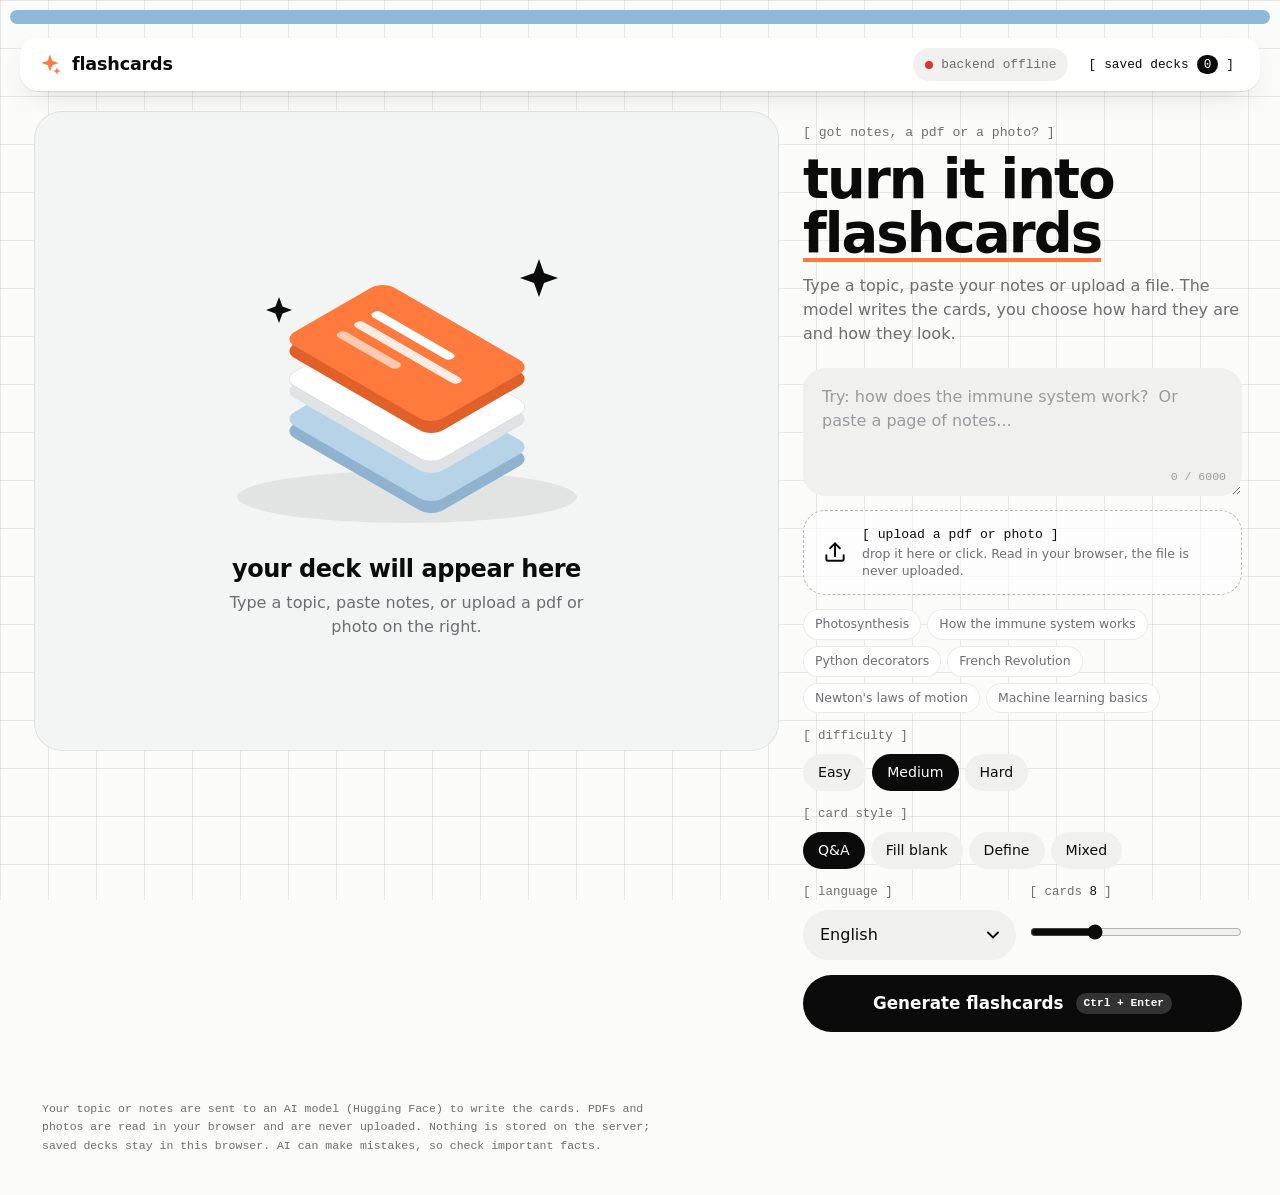
==== commit afaaa183: "Add config.js so the frontend can be hosted separately from the API" ====
--- a/frontend/index.html
+++ b/frontend/index.html
@@ -163,6 +163,7 @@
   </dialog>
 
   <div id="toast" class="toast" role="status" aria-live="polite"></div>
+  <script src="config.js"></script>
   <script src="script.js"></script>
 </body>
 </html>
--- a/frontend/style.css
+++ b/frontend/style.css
@@ -275,6 +275,10 @@
 .summary .score { margin: 0 0 8px; color: var(--muted); }
 .summary .row { display: flex; flex-wrap: wrap; gap: 8px; justify-content: center; }
 
+/* ---------- footer ---------- */
+.foot { max-width: 1240px; margin: -30px auto 40px; padding: 0 22px; }
+.foot p { margin: 0; max-width: 90ch; font-family: var(--mono); font-size: 0.72rem; line-height: 1.6; color: var(--muted); }
+
 /* ---------- dialog + toast ---------- */
 dialog { width: min(520px, calc(100% - 28px)); padding: 22px; border: 0; border-radius: 24px; background: #fff; color: var(--ink); box-shadow: 0 30px 80px -20px rgba(0, 0, 0, 0.45); }
 dialog::backdrop { background: rgba(11, 11, 12, 0.35); backdrop-filter: blur(3px); }
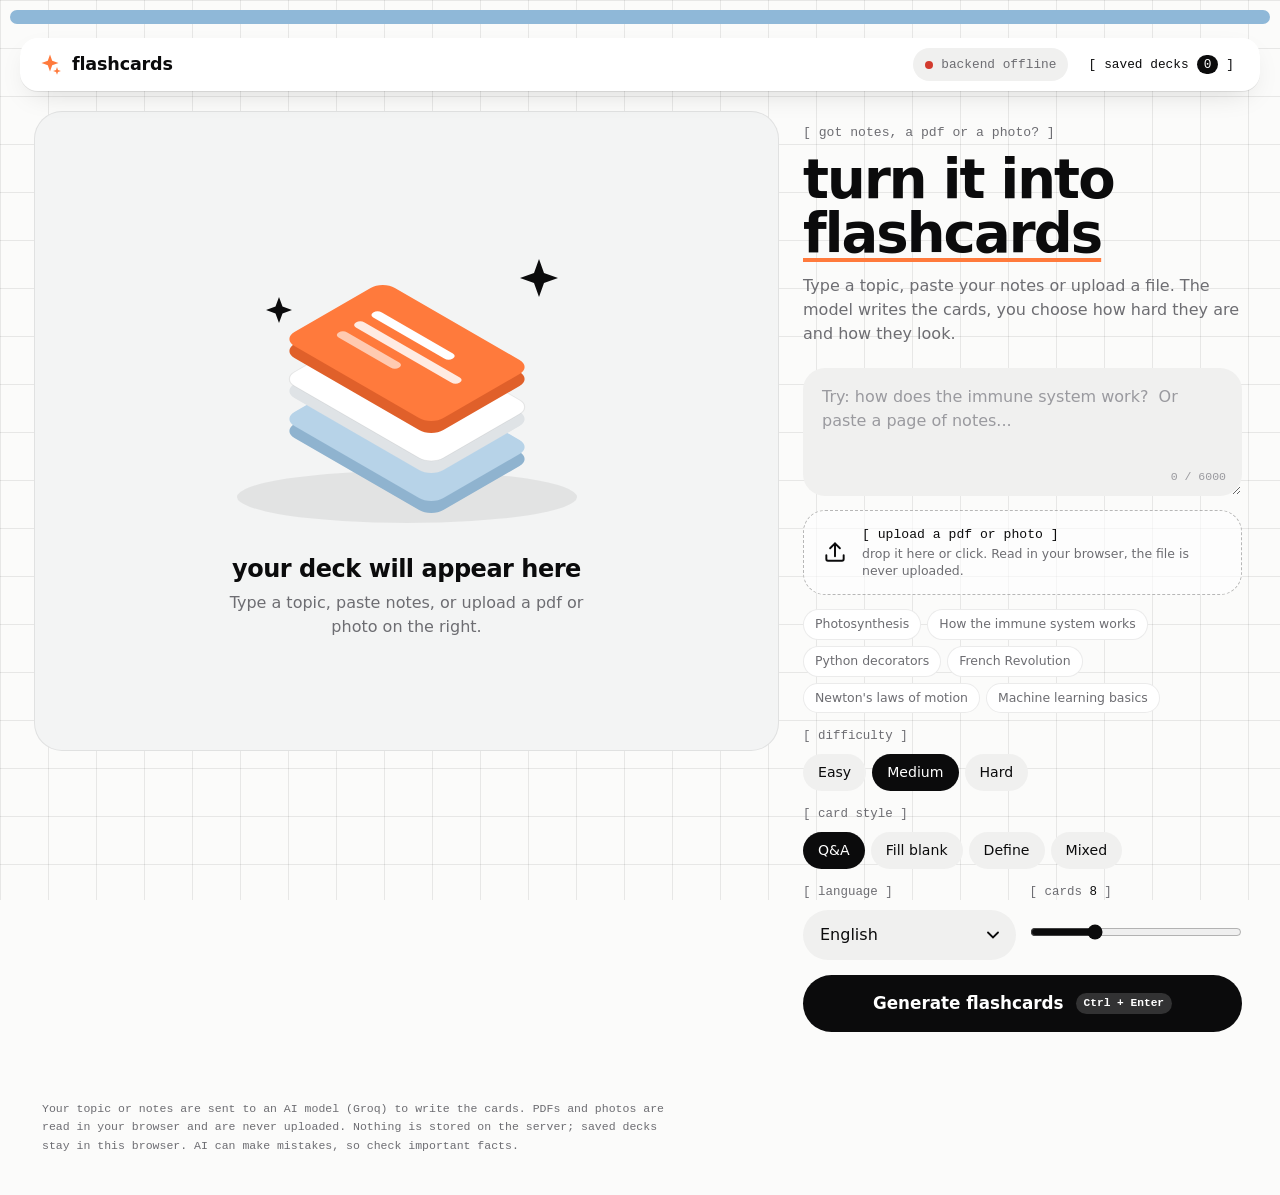
==== commit 060f69d5: "Update docs and footer to Groq" ====
--- a/frontend/index.html
+++ b/frontend/index.html
@@ -153,7 +153,7 @@
   </main>
 
   <footer class="foot">
-    <p>Your topic or notes are sent to an AI model (Hugging Face) to write the cards. PDFs and photos are read in your browser and are never uploaded. Nothing is stored on the server; saved decks stay in this browser. AI can make mistakes, so check important facts.</p>
+    <p>Your topic or notes are sent to an AI model (Groq) to write the cards. PDFs and photos are read in your browser and are never uploaded. Nothing is stored on the server; saved decks stay in this browser. AI can make mistakes, so check important facts.</p>
   </footer>
 
   <dialog id="decksDialog">
@@ -163,7 +163,6 @@
   </dialog>
 
   <div id="toast" class="toast" role="status" aria-live="polite"></div>
-  <script src="config.js"></script>
   <script src="script.js"></script>
 </body>
 </html>
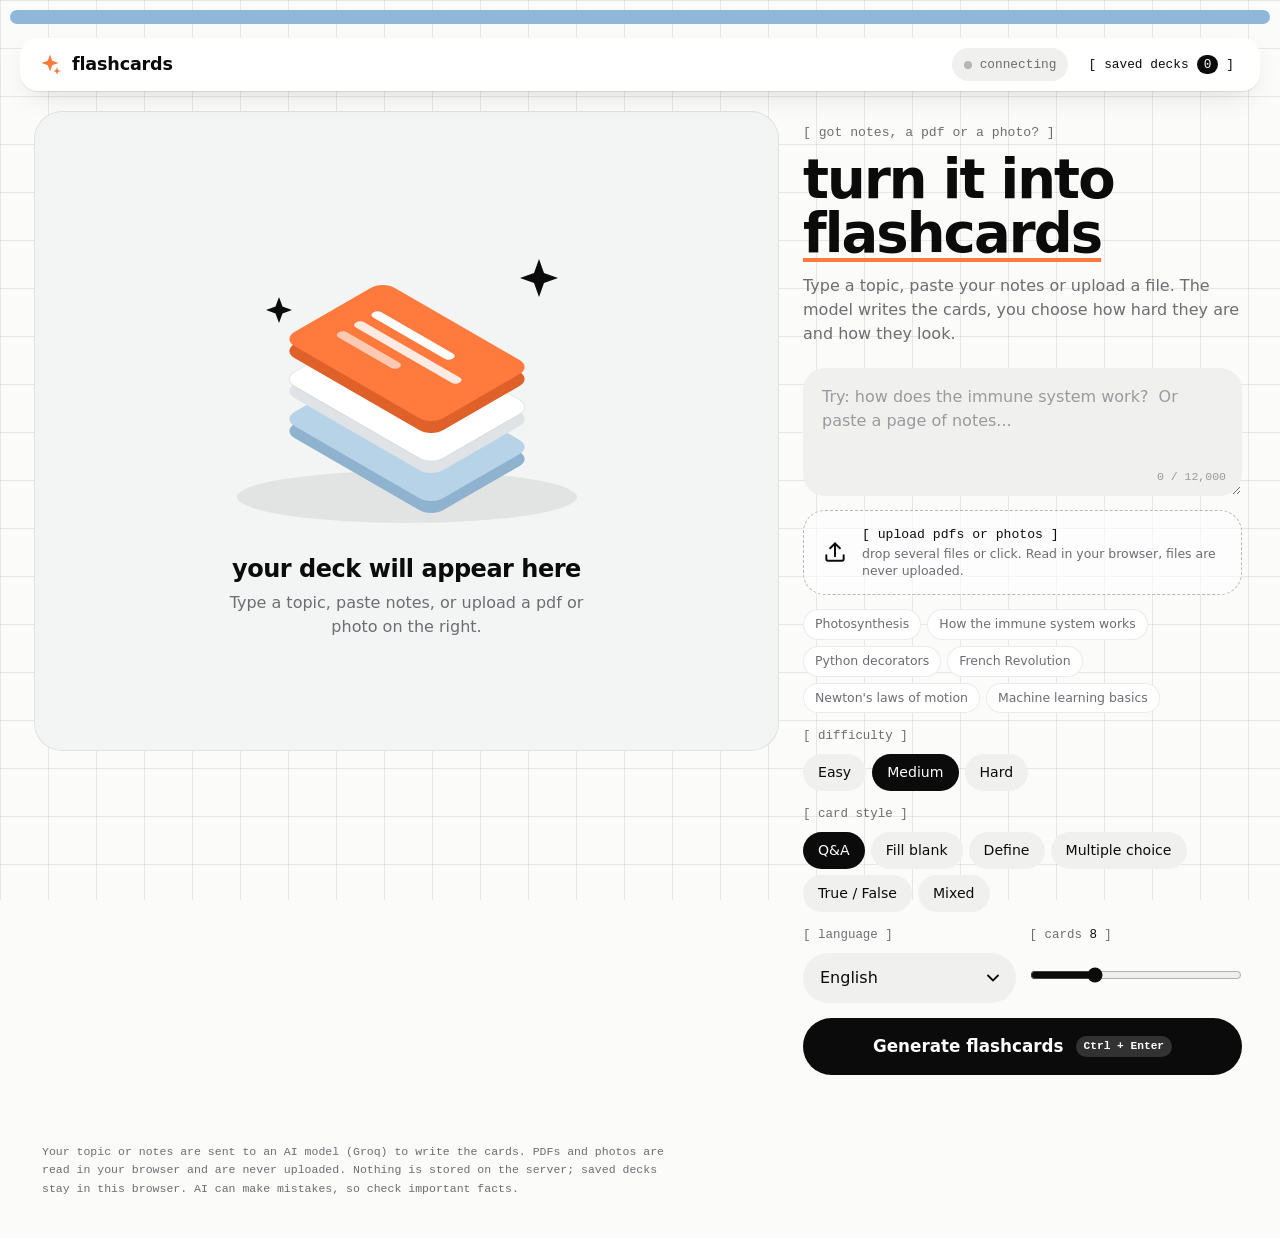
==== commit 85312320: "Frontend: quiz cards UI, multi-file upload manager, 12k char limit; README" ====
--- a/frontend/index.html
+++ b/frontend/index.html
@@ -11,6 +11,7 @@
   <link rel="preconnect" href="https://fonts.gstatic.com" crossorigin>
   <link href="https://fonts.googleapis.com/css2?family=Bricolage+Grotesque:opsz,wght@12..96,500..800&family=DM+Mono:wght@400;500&family=Instrument+Sans:wght@400;500;600&display=swap" rel="stylesheet">
   <link rel="stylesheet" href="style.css">
+  <link rel="stylesheet" href="quiz.css">
 </head>
 <body>
   <div class="topband" aria-hidden="true"></div>
@@ -97,19 +98,19 @@
       <form id="form" novalidate>
         <div class="field">
           <label for="input" class="sr-only">Topic or notes</label>
-          <textarea id="input" placeholder="Try: how does the immune system work?  Or paste a page of notes..." maxlength="6000"></textarea>
-          <span class="count" id="charCount">0 / 6000</span>
+          <textarea id="input" placeholder="Try: how does the immune system work?  Or paste a page of notes..." maxlength="12000"></textarea>
+          <span class="count" id="charCount">0 / 12,000</span>
         </div>
 
         <label class="drop" id="drop" for="file">
-          <input type="file" id="file" class="sr-only" accept="application/pdf,.pdf,image/png,image/jpeg,image/webp,image/bmp">
+          <input type="file" id="file" class="sr-only" multiple accept="application/pdf,.pdf,image/png,image/jpeg,image/webp,image/bmp">
           <svg viewBox="0 0 24 24" aria-hidden="true"><path fill="none" stroke="currentColor" stroke-width="1.8" stroke-linecap="round" stroke-linejoin="round" d="M12 16V4m0 0l-4.5 4.5M12 4l4.5 4.5M4 15v3.5A1.5 1.5 0 005.5 20h13a1.5 1.5 0 001.5-1.5V15"/></svg>
           <span class="drop-text">
-            <b>[ upload a pdf or photo ]</b>
-            <small id="dropHint">drop it here or click. Read in your browser, the file is never uploaded.</small>
+            <b>[ upload pdfs or photos ]</b>
+            <small id="dropHint">drop several files or click. Read in your browser, files are never uploaded.</small>
           </span>
         </label>
-        <div class="chip" id="fileChip" hidden><span id="fileName"></span><button type="button" id="fileClear" aria-label="Dismiss file note">&times;</button></div>
+        <div class="files" id="fileList" hidden></div>
 
         <div class="examples" id="examples" aria-label="Example topics"></div>
 
@@ -128,6 +129,8 @@
             <label><input type="radio" name="style" value="qa" checked><span>Q&amp;A</span></label>
             <label><input type="radio" name="style" value="cloze"><span>Fill blank</span></label>
             <label><input type="radio" name="style" value="definition"><span>Define</span></label>
+            <label><input type="radio" name="style" value="mcq"><span>Multiple choice</span></label>
+            <label><input type="radio" name="style" value="truefalse"><span>True / False</span></label>
             <label><input type="radio" name="style" value="mixed"><span>Mixed</span></label>
           </div>
         </fieldset>
--- a/frontend/quiz.css
+++ b/frontend/quiz.css
@@ -0,0 +1,49 @@
+/* multiple choice / true-false cards */
+.card.quiz { perspective: none; cursor: default; }
+.quiz-body {
+  display: flex; flex-direction: column; gap: 12px; height: 100%; min-height: inherit;
+  padding: 18px 20px; border-radius: 22px; background: #fff;
+  box-shadow: 0 1px 0 var(--line), 0 14px 30px -18px rgba(0, 0, 0, 0.35);
+}
+.card.quiz.known .quiz-body { box-shadow: inset 0 0 0 2px var(--ok), 0 14px 30px -18px rgba(0, 0, 0, 0.35); }
+.card.quiz.learning .quiz-body { box-shadow: inset 0 0 0 2px var(--orange), 0 14px 30px -18px rgba(0, 0, 0, 0.35); }
+.card.quiz .tag span { background: var(--ink); }
+
+.opts { display: grid; gap: 8px; }
+.opt {
+  display: flex; align-items: flex-start; gap: 10px; width: 100%;
+  padding: 9px 12px; text-align: left;
+  border: 1.5px solid var(--line); border-radius: 14px; background: var(--pill);
+  font-size: 0.92rem; line-height: 1.35;
+  transition: background 0.15s, border-color 0.15s;
+}
+.opt b {
+  flex: none; display: grid; place-items: center; width: 22px; height: 22px; margin-top: 1px;
+  border-radius: 50%; background: #fff; font-family: var(--mono); font-weight: 500; font-size: 0.72rem;
+}
+.opt:hover:not(:disabled) { border-color: var(--ink); background: #fff; }
+.opt:disabled { cursor: default; color: var(--ink); }
+.opt.right { background: rgba(31, 138, 76, 0.14); border-color: var(--ok); }
+.opt.right b { background: var(--ok); color: #fff; }
+.opt.wrong { background: rgba(210, 59, 46, 0.12); border-color: var(--bad); }
+.opt.wrong b { background: var(--bad); color: #fff; }
+
+.reveal { margin: auto 0 0; padding-top: 4px; font-size: 0.86rem; line-height: 1.4; color: var(--muted); }
+#studyCard .card.quiz { min-height: 0; }
+
+/* upload list */
+.files { display: grid; gap: 6px; }
+.file {
+  display: flex; align-items: center; justify-content: space-between; gap: 10px;
+  padding: 7px 8px 7px 16px; border-radius: 999px; background: var(--blue-soft);
+}
+.file-meta { display: grid; min-width: 0; font-family: var(--mono); }
+.file-meta strong { font-weight: 500; font-size: 0.78rem; overflow: hidden; text-overflow: ellipsis; white-space: nowrap; }
+.file-meta small { font-size: 0.7rem; color: var(--muted); }
+.file button { flex: none; width: 26px; height: 26px; border: 0; border-radius: 50%; background: var(--ink); color: #fff; line-height: 1; }
+.files .files-clear {
+  justify-self: start; width: auto; height: auto; padding: 2px 4px; border: 0; border-radius: 0; background: none;
+  font-family: var(--mono); font-size: 0.72rem; color: var(--muted); text-decoration: underline;
+}
+.files .files-clear:hover { color: var(--ink); }
+.count.warn { color: var(--orange); }
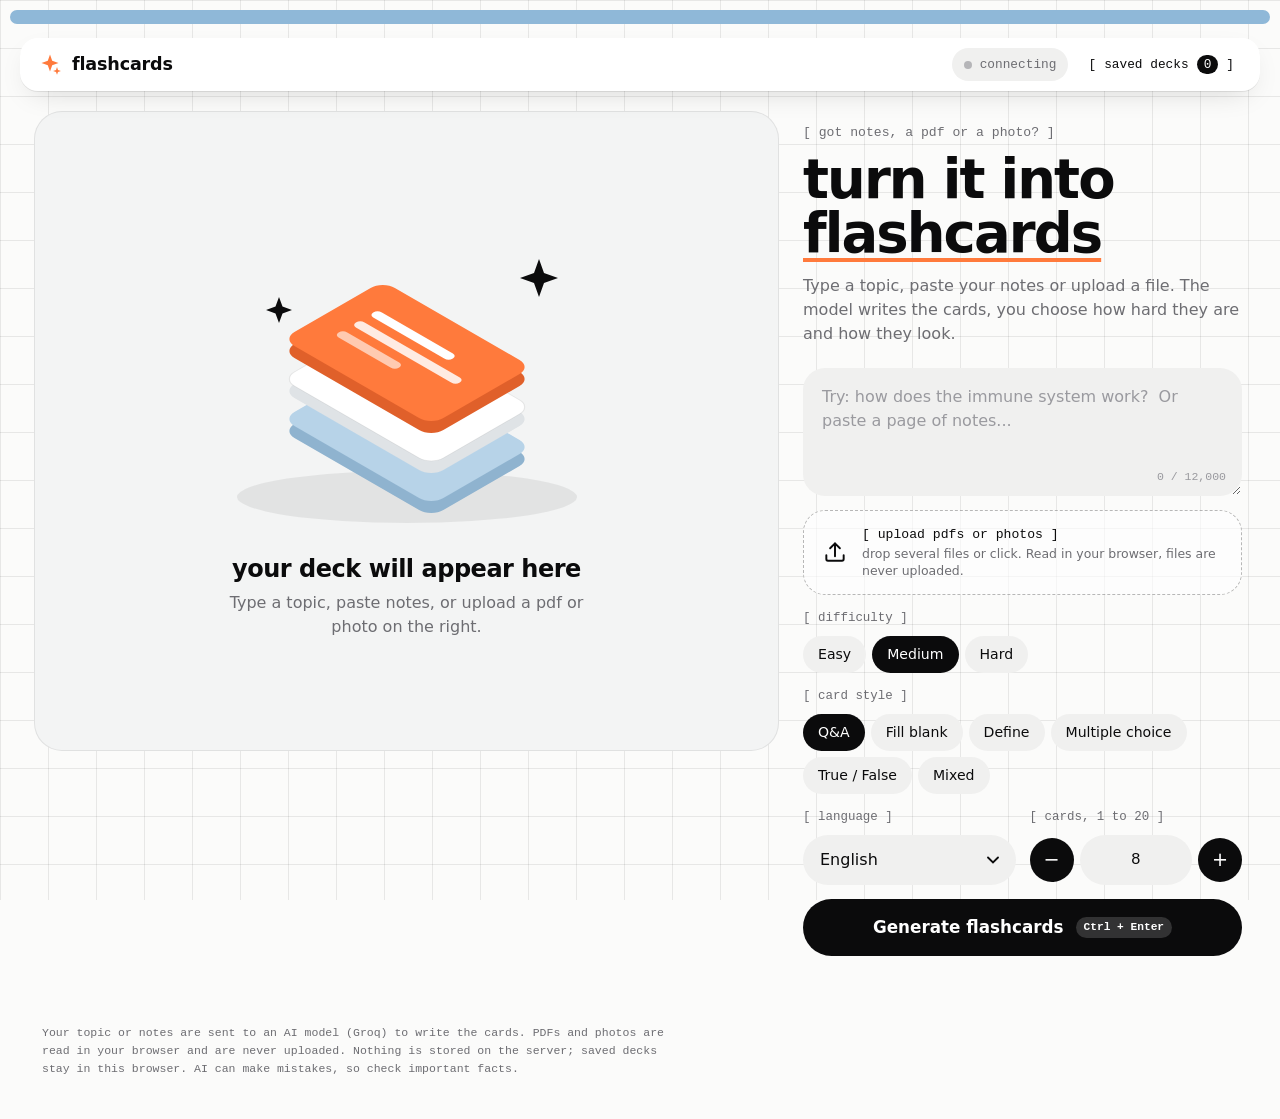
==== commit 40073e29: "Remove example chips; card count stepper markup" ====
--- a/frontend/index.html
+++ b/frontend/index.html
@@ -112,8 +112,6 @@
         </label>
         <div class="files" id="fileList" hidden></div>
 
-        <div class="examples" id="examples" aria-label="Example topics"></div>
-
         <fieldset>
           <legend>[ difficulty ]</legend>
           <div class="seg" role="radiogroup">
@@ -144,8 +142,12 @@
             </select>
           </div>
           <div>
-            <label class="lbl" for="count">[ cards <output id="countOut">8</output> ]</label>
-            <input id="count" type="range" min="3" max="20" value="8">
+            <label class="lbl" for="count">[ cards, 1 to 20 ]</label>
+            <div class="stepper">
+              <button type="button" id="countDown" aria-label="Fewer cards">&minus;</button>
+              <input id="count" type="number" inputmode="numeric" min="1" max="20" step="1" value="8">
+              <button type="button" id="countUp" aria-label="More cards">+</button>
+            </div>
           </div>
         </div>
 
--- a/frontend/style.css
+++ b/frontend/style.css
@@ -139,13 +139,6 @@
   border: 1.5px solid transparent; border-radius: 999px; appearance: none;
 }
 
-.examples { display: flex; flex-wrap: wrap; gap: 6px; }
-.examples button {
-  padding: 5px 11px; border: 1px solid var(--line); border-radius: 999px; background: #fff;
-  font-size: 0.78rem; color: var(--muted);
-}
-.examples button:hover { color: var(--ink); border-color: var(--ink); }
-
 /* upload */
 .drop {
   display: flex; align-items: center; gap: 14px;
@@ -181,8 +174,19 @@
 .seg-sm span { padding: 6px 13px; background: #fff; font-size: 0.82rem; }
 
 .two { display: grid; grid-template-columns: 1fr 1fr; gap: 14px; align-items: start; }
-.two output { color: var(--ink); }
-input[type="range"] { width: 100%; height: 44px; margin: 0; accent-color: var(--ink); background: transparent; }
+.stepper { display: flex; align-items: center; gap: 6px; }
+.stepper button {
+  flex: none; width: 44px; height: 44px; border: 0; border-radius: 50%;
+  background: var(--ink); color: #fff; font-size: 1.2rem; line-height: 1;
+}
+.stepper button:hover { background: var(--orange); }
+.stepper input {
+  flex: 1; min-width: 0; width: 100%; padding: 12px 8px; text-align: center;
+  font-family: var(--mono); font-size: 1rem; background: var(--pill);
+  border: 1.5px solid transparent; border-radius: 999px; -moz-appearance: textfield;
+}
+.stepper input:focus { outline: none; border-color: var(--ink); background: #fff; }
+.stepper input::-webkit-outer-spin-button, .stepper input::-webkit-inner-spin-button { -webkit-appearance: none; margin: 0; }
 
 .cta {
   display: flex; align-items: center; justify-content: center; gap: 12px;
